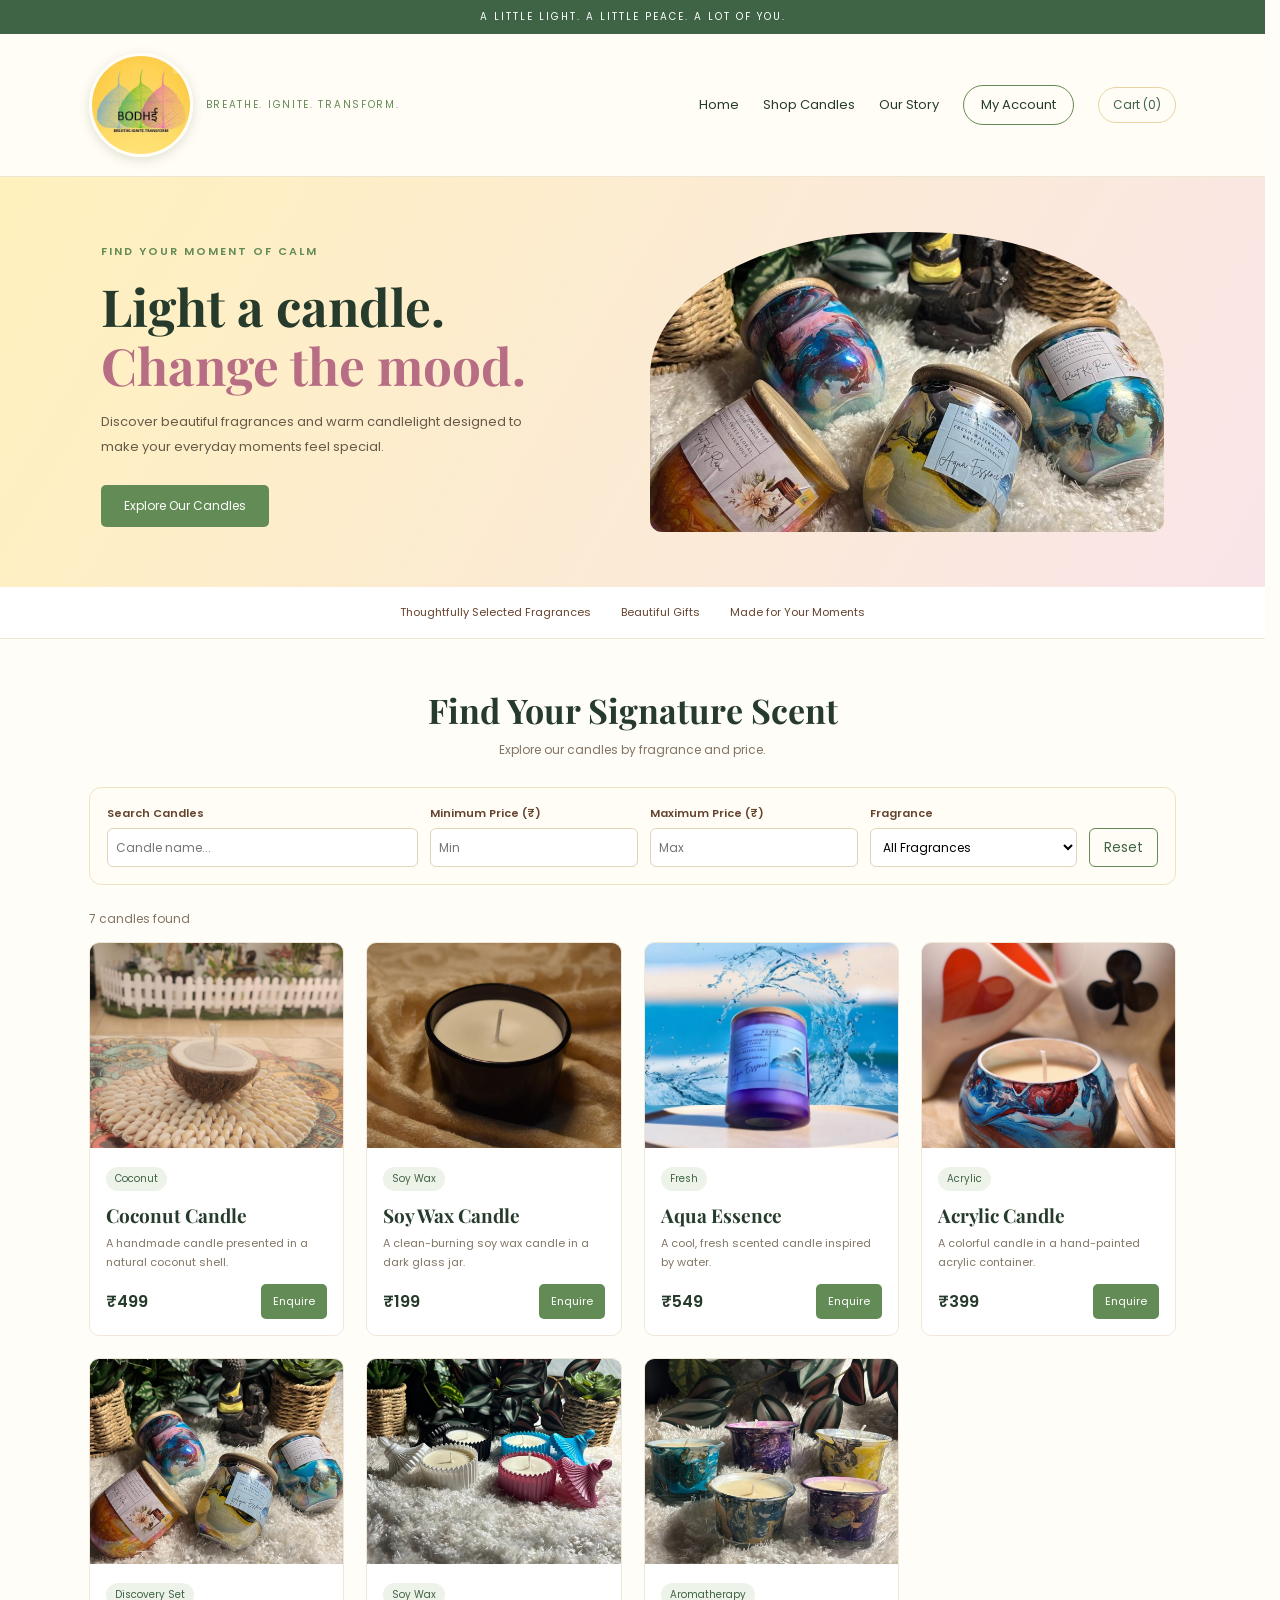
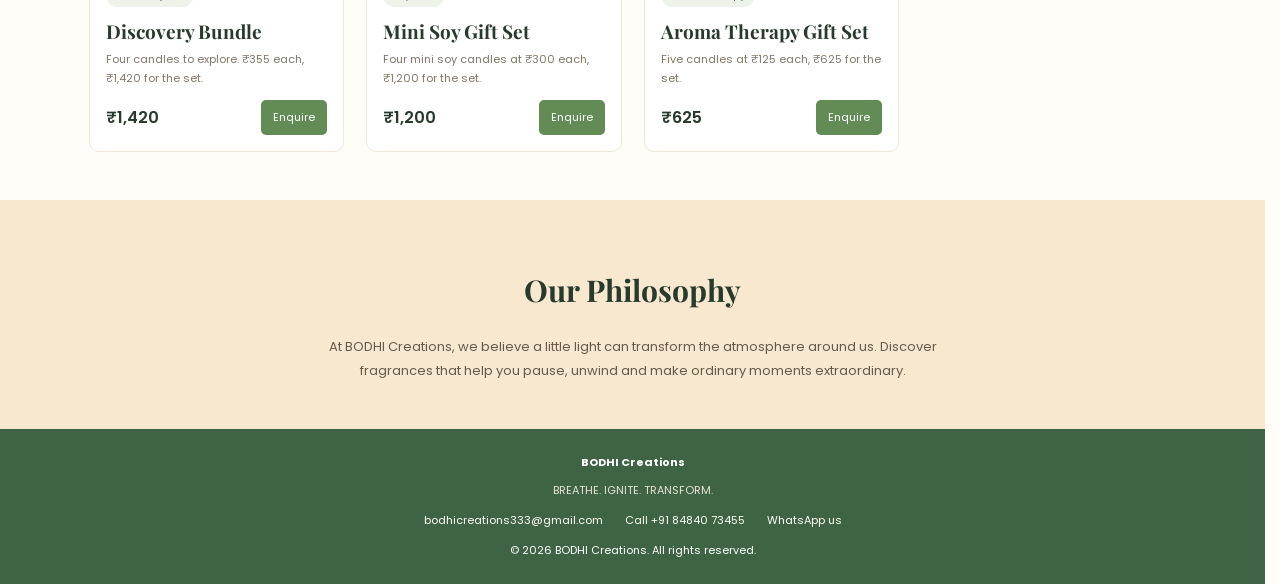
==== index.html @ fb5ff4d8 "Add BODHI Creations storefront" ====
<!DOCTYPE html>
<html lang="en">
<head>
<meta charset="UTF-8">
<meta name="viewport" content="width=device-width, initial-scale=1.0">
<title>BODHI Creations | Breathe. Ignite. Transform.</title>

<link rel="preconnect" href="https://fonts.googleapis.com">
<link rel="preconnect" href="https://fonts.gstatic.com" crossorigin>
<link href="https://fonts.googleapis.com/css2?family=Poppins:wght@400;500;600;700&family=Playfair+Display:wght@500;600;700&display=swap" rel="stylesheet">

<link rel="stylesheet" href="styles.css">
</head>

<body class="storefront">

<div class="announcement">
    A LITTLE LIGHT. A LITTLE PEACE. A LOT OF YOU.
</div>

<header>
    <a href="index.html" class="brand">
        <img class="brand-logo" src="media/bodhi-logo.jpeg" alt="BODHI Creations">
        <p>BREATHE. IGNITE. TRANSFORM.</p>
    </a>

    <nav>
        <a href="#home">Home</a>
        <a href="#shop">Shop Candles</a>
        <a href="#about">Our Story</a>
        <a href="login.html" class="account-link">My Account</a>
        <button class="cart-count" id="cartCount" type="button" aria-haspopup="dialog">Cart (0)</button>
    </nav>
</header>

<main>
    <section class="hero" id="home">
        <div>
            <span class="eyebrow">FIND YOUR MOMENT OF CALM</span>
            <h2>Light a candle.<br><span>Change the mood.</span></h2>
            <p>
                Discover beautiful fragrances and warm candlelight
                designed to make your everyday moments feel special.
            </p>
            <a href="#shop" class="primary-button">Explore Our Candles</a>
        </div>

        <div class="hero-image">
            <img src="media/discovery-bundle.png" alt="BODHI candle collection arranged among greenery">
        </div>
    </section>

    <section class="benefits">
        <span>Thoughtfully Selected Fragrances</span>
        <span>Beautiful Gifts</span>
        <span>Made for Your Moments</span>
    </section>

    <section class="shop" id="shop">
        <div class="section-title">
            <h2>Find Your Signature Scent</h2>
            <p>Explore our candles by fragrance and price.</p>
        </div>

        <div class="filters">
            <div class="filter-group">
                <label for="search">Search Candles</label>
                <input type="search" id="search" placeholder="Candle name...">
            </div>

            <div class="filter-group">
                <label for="minPrice">Minimum Price (₹)</label>
                <input type="number" id="minPrice" min="0" placeholder="Min">
            </div>

            <div class="filter-group">
                <label for="maxPrice">Maximum Price (₹)</label>
                <input type="number" id="maxPrice" min="0" placeholder="Max">
            </div>

            <div class="filter-group">
                <label for="fragrance">Fragrance</label>
                <select id="fragrance">
                    <option value="">All Fragrances</option>
                    <option value="Floral">Floral</option>
                    <option value="Vanilla">Vanilla</option>
                    <option value="Coconut">Coconut</option>
                    <option value="Woody">Woody</option>
                    <option value="Citrus">Citrus</option>
                    <option value="Fresh">Fresh</option>
                    <option value="Fruity">Fruity</option>
                    <option value="Other">Other</option>
                </select>
            </div>

            <button type="button" class="reset-button" id="resetFilters">
                Reset
            </button>
        </div>

        <div class="results" id="resultCount" aria-live="polite"></div>

        <div class="product-grid" id="productGrid">

            <article class="product-card"
                     data-price="499" data-fragrance="Coconut">
                <div class="product-image">
                    <img src="media/coconut-candle.png" alt="Coconut candle in a natural coconut shell">
                </div>
                <div class="product-info">
                    <span class="fragrance-tag">Coconut</span>
                    <h3>Coconut Candle</h3>
                    <p>A handmade candle presented in a natural coconut shell.</p>
                    <div class="product-bottom">
                        <span class="price">₹499</span>
                        <button class="enquire-button" type="button"
                                data-product="Coconut Candle">Enquire</button>
                    </div>
                </div>
            </article>

            <article class="product-card"
                     data-price="199" data-fragrance="Other">
                <div class="product-image">
                    <img src="media/soy-wax-candle.png" alt="Soy wax candle in a dark glass jar">
                </div>
                <div class="product-info">
                    <span class="fragrance-tag">Soy Wax</span>
                    <h3>Soy Wax Candle</h3>
                    <p>A clean-burning soy wax candle in a dark glass jar.</p>
                    <div class="product-bottom">
                        <span class="price">₹199</span>
                        <button class="enquire-button" type="button"
                                data-product="Soy Wax Candle">Enquire</button>
                    </div>
                </div>
            </article>

            <article class="product-card"
                     data-price="549" data-fragrance="Fresh">
                <div class="product-image">
                    <img src="media/aqua-essence.png" alt="Purple Aqua Essence candle with a water splash backdrop">
                </div>
                <div class="product-info">
                    <span class="fragrance-tag">Fresh</span>
                    <h3>Aqua Essence</h3>
                    <p>A cool, fresh scented candle inspired by water.</p>
                    <div class="product-bottom">
                        <span class="price">₹549</span>
                        <button class="enquire-button" type="button"
                                data-product="Aqua Essence">Enquire</button>
                    </div>
                </div>
            </article>

            <article class="product-card"
                     data-price="399" data-fragrance="Other">
                <div class="product-image">
                    <img src="media/acrylic-candle.png" alt="Colorful acrylic candle in a marbled glass container">
                </div>
                <div class="product-info">
                    <span class="fragrance-tag">Acrylic</span>
                    <h3>Acrylic Candle</h3>
                    <p>A colorful candle in a hand-painted acrylic container.</p>
                    <div class="product-bottom">
                        <span class="price">₹399</span>
                        <button class="enquire-button" type="button"
                                data-product="Acrylic Candle">Enquire</button>
                    </div>
                </div>
            </article>

            <article class="product-card"
                     data-price="1420" data-fragrance="Other">
                <div class="product-image">
                    <img src="media/discovery-bundle.png" alt="Four candle discovery bundle">
                </div>
                <div class="product-info">
                    <span class="fragrance-tag">Discovery Set</span>
                    <h3>Discovery Bundle</h3>
                    <p>Four candles to explore. ₹355 each, ₹1,420 for the set.</p>
                    <div class="product-bottom">
                        <span class="price">₹1,420</span>
                        <button class="enquire-button" type="button"
                                data-product="Discovery Bundle">Enquire</button>
                    </div>
                </div>
            </article>

            <article class="product-card"
                     data-price="1200" data-fragrance="Other">
                <div class="product-image">
                    <img src="media/mini-soy-gift-set.png" alt="Four colorful mini soy candles in decorative holders">
                </div>
                <div class="product-info">
                    <span class="fragrance-tag">Soy Wax</span>
                    <h3>Mini Soy Gift Set</h3>
                    <p>Four mini soy candles at ₹300 each, ₹1,200 for the set.</p>
                    <div class="product-bottom">
                        <span class="price">₹1,200</span>
                        <button class="enquire-button" type="button"
                                data-product="Mini Soy Gift Set">Enquire</button>
                    </div>
                </div>
            </article>

            <article class="product-card"
                     data-price="625" data-fragrance="Other">
                <div class="product-image">
                    <img src="media/aroma-therapy-gift-set.png" alt="Five colorful aromatherapy candles in decorative jars">
                </div>
                <div class="product-info">
                    <span class="fragrance-tag">Aromatherapy</span>
                    <h3>Aroma Therapy Gift Set</h3>
                    <p>Five candles at ₹125 each, ₹625 for the set.</p>
                    <div class="product-bottom">
                        <span class="price">₹625</span>
                        <button class="enquire-button" type="button"
                                data-product="Aroma Therapy Gift Set">Enquire</button>
                    </div>
                </div>
            </article>

        </div>
    </section>

    <section class="about" id="about">
        <h2>Our Philosophy</h2>
        <p>
            At BODHI Creations, we believe a little light can transform
            the atmosphere around us. Discover fragrances that help you
            pause, unwind and make ordinary moments extraordinary.
        </p>
    </section>
</main>

<footer>
    <strong>BODHI Creations</strong>
    <p>BREATHE. IGNITE. TRANSFORM.</p>
    <div class="footer-contact" aria-label="Contact BODHI Creations">
        <a href="mailto:bodhicreations333@gmail.com">bodhicreations333@gmail.com</a>
        <a href="tel:+918484073455">Call +91 84840 73455</a>
        <a href="https://wa.me/918484073455" target="_blank" rel="noopener">WhatsApp us</a>
    </div>
    © 2026 BODHI Creations. All rights reserved.
</footer>

<div class="modal-backdrop" id="enquiryModal" hidden>
    <section class="enquiry-dialog" role="dialog" aria-modal="true" aria-labelledby="modalTitle">
        <button class="modal-close" id="closeModal" type="button" aria-label="Close popup">&times;</button>
        <span class="eyebrow">A LITTLE LIGHT, JUST FOR YOU</span>
        <h2 id="modalTitle">Enquire about this candle</h2>
        <p class="modal-product" id="modalProduct"></p>
        <div class="contact-actions">
            <a class="contact-button email-button" id="emailAction" href="mailto:bodhicreations333@gmail.com">
                <svg viewBox="0 0 24 24" aria-hidden="true"><rect x="3" y="5" width="18" height="14" rx="2"></rect><path d="m4 7 8 6 8-6"></path></svg>
                <span>Email us</span>
            </a>
            <a class="contact-button phone-button" id="phoneAction" href="tel:+918484073455">
                <svg viewBox="0 0 24 24" aria-hidden="true"><path d="M7 3h3l2 5-2 2a15 15 0 0 0 4 4l2-2 5 2v3c0 1.1-.9 2-2 2C10 19 5 14 5 5c0-1.1.9-2 2-2Z"></path></svg>
                <span>Call +91 84840 73455</span>
            </a>
            <a class="contact-button whatsapp-button" id="whatsappAction" href="https://wa.me/918484073455" target="_blank" rel="noopener">
                <svg viewBox="0 0 24 24" aria-hidden="true"><path d="M20.5 11.7a8.5 8.5 0 0 1-12.6 7.4L4 20l.9-3.7a8.5 8.5 0 1 1 15.6-4.6Z"></path><path d="M9 8.5c.3-.5.6-.5.9-.5l.6.1.9 2.1-.8.9a7 7 0 0 0 2.9 2.9l.9-.8 2.1.9.1.6c0 .3 0 .6-.5.9-.6.4-1.4.5-2.3.2-2.1-.7-4.4-3-5.1-5.1-.3-.9-.2-1.7.3-2.2Z"></path></svg>
                <span>Talk on WhatsApp</span>
            </a>
        </div>
        <button class="add-cart-button" id="addToCart" type="button">Add to Cart</button>
        <p class="cart-confirmation" id="cartConfirmation" aria-live="polite"></p>
    </section>
</div>

<div class="modal-backdrop cart-backdrop" id="cartModal" hidden>
    <section class="cart-dialog" role="dialog" aria-modal="true" aria-labelledby="cartTitle">
        <button class="modal-close" id="closeCart" type="button" aria-label="Close cart">&times;</button>
        <span class="eyebrow">YOUR BODHI PICKS</span>
        <h2 id="cartTitle">Your Cart</h2>
        <p class="cart-empty" id="cartEmpty">Your cart is waiting for a little light.</p>
        <div class="cart-items" id="cartItems"></div>
        <div class="cart-total"><span>Subtotal</span><strong id="cartSubtotal">₹0</strong></div>
        <p class="cart-note">Shipping and final order details can be confirmed with us.</p>
        <button class="checkout-button" id="whatsappCheckout" type="button" disabled>Order on WhatsApp</button>
    </section>
</div>

<script>
const cards = Array.from(document.querySelectorAll(".product-card"));
const search = document.getElementById("search");
const minPrice = document.getElementById("minPrice");
const maxPrice = document.getElementById("maxPrice");
const fragrance = document.getElementById("fragrance");
const resultCount = document.getElementById("resultCount");
const productGrid = document.getElementById("productGrid");
const enquiryModal = document.getElementById("enquiryModal");
const cartModal = document.getElementById("cartModal");
const modalProduct = document.getElementById("modalProduct");
const cartCount = document.getElementById("cartCount");
const cartItemsContainer = document.getElementById("cartItems");
const cartEmpty = document.getElementById("cartEmpty");
const cartSubtotal = document.getElementById("cartSubtotal");
const whatsappCheckout = document.getElementById("whatsappCheckout");
const cartConfirmation = document.getElementById("cartConfirmation");
const addToCartButton = document.getElementById("addToCart");
const whatsappNumber = "918484073455";
function loadCart() {
    try {
        const savedCart = JSON.parse(localStorage.getItem("bodhiCart") || "[]");
        return Array.isArray(savedCart) ? savedCart.filter(item =>
            item && typeof item.name === "string" && Number.isFinite(item.price) &&
            Number.isInteger(item.quantity) && item.quantity > 0
        ) : [];
    } catch {
        return [];
    }
}

let cartItems = loadCart();
let selectedProduct = null;

function saveCart() {
    try {
        localStorage.setItem("bodhiCart", JSON.stringify(cartItems));
    } catch {
        return;
    }
}

function formatPrice(amount) {
    return "₹" + amount.toLocaleString("en-IN");
}

function renderCart() {
    cartItemsContainer.replaceChildren();
    let itemCount = 0;
    let subtotal = 0;

    cartItems.forEach((item, index) => {
        itemCount += item.quantity;
        subtotal += item.price * item.quantity;

        const row = document.createElement("article");
        row.className = "cart-row";
        const details = document.createElement("div");
        details.className = "cart-item-details";
        const name = document.createElement("strong");
        name.textContent = item.name;
        const price = document.createElement("span");
        price.textContent = formatPrice(item.price) + " each";
        details.append(name, price);

        const controls = document.createElement("div");
        controls.className = "cart-item-controls";
        const minus = document.createElement("button");
        minus.type = "button";
        minus.dataset.cartAction = "decrease";
        minus.dataset.cartIndex = index;
        minus.setAttribute("aria-label", "Remove one " + item.name);
        minus.textContent = "−";
        const quantity = document.createElement("span");
        quantity.textContent = item.quantity;
        const plus = document.createElement("button");
        plus.type = "button";
        plus.dataset.cartAction = "increase";
        plus.dataset.cartIndex = index;
        plus.setAttribute("aria-label", "Add one " + item.name);
        plus.textContent = "+";
        const remove = document.createElement("button");
        remove.type = "button";
        remove.className = "remove-cart-item";
        remove.dataset.cartAction = "remove";
        remove.dataset.cartIndex = index;
        remove.textContent = "Remove";
        controls.append(minus, quantity, plus, remove);
        row.append(details, controls);
        cartItemsContainer.append(row);
    });

    cartCount.textContent = "Cart (" + itemCount + ")";
    cartSubtotal.textContent = formatPrice(subtotal);
    cartEmpty.hidden = cartItems.length > 0;
    whatsappCheckout.disabled = cartItems.length === 0;
    saveCart();
}

renderCart();

function closeEnquiryModal() {
    enquiryModal.hidden = true;
    if (cartModal.hidden) document.body.classList.remove("modal-open");
    selectedProduct?.focus();
}

function closeCartModal() {
    cartModal.hidden = true;
    if (enquiryModal.hidden) document.body.classList.remove("modal-open");
    cartCount.focus();
}

const emptyState = document.createElement("p");
emptyState.className = "empty-state";
emptyState.textContent = "No candles match your filters. Try changing your search.";
emptyState.hidden = true;
productGrid.appendChild(emptyState);

function filterProducts() {
    const query = search.value.trim().toLowerCase();
    const min = minPrice.value === "" ? 0 : Number(minPrice.value);
    const max = maxPrice.value === "" ? Infinity : Number(maxPrice.value);
    const scent = fragrance.value;

    let visible = 0;

    cards.forEach(card => {
        const name = card.querySelector("h3").textContent.toLowerCase();
        const description = card.querySelector(".product-info p").textContent.toLowerCase();
        const price = Number(card.dataset.price);
        const cardScent = card.dataset.fragrance;

        const matchesSearch = name.includes(query) || description.includes(query);
        const matchesPrice = price >= min && price <= max;
        const matchesScent = !scent || cardScent === scent;

        const show = matchesSearch && matchesPrice && matchesScent;

        card.hidden = !show;
        if (show) visible++;
    });

    resultCount.textContent =
        visible + (visible === 1 ? " candle found" : " candles found");

    emptyState.hidden = visible !== 0;
}

[search, minPrice, maxPrice, fragrance].forEach(element => {
    element.addEventListener("input", filterProducts);
    element.addEventListener("change", filterProducts);
});

document.getElementById("resetFilters").addEventListener("click", () => {
    search.value = "";
    minPrice.value = "";
    maxPrice.value = "";
    fragrance.value = "";
    filterProducts();
});

document.querySelectorAll(".enquire-button").forEach(button => {
    button.addEventListener("click", () => {
        selectedProduct = button;
        const card = button.closest(".product-card");
        const price = Number(card.dataset.price).toLocaleString("en-IN");
        modalProduct.textContent = button.dataset.product + " · ₹" + price;
        cartConfirmation.textContent = "";
        addToCartButton.textContent = "Add to Cart";
        enquiryModal.hidden = false;
        document.body.classList.add("modal-open");
        document.getElementById("closeModal").focus();
    });
});

document.getElementById("closeModal").addEventListener("click", closeEnquiryModal);
cartCount.addEventListener("click", () => {
    renderCart();
    cartModal.hidden = false;
    document.body.classList.add("modal-open");
    document.getElementById("closeCart").focus();
});
document.getElementById("closeCart").addEventListener("click", closeCartModal);
enquiryModal.addEventListener("click", event => {
    if (event.target === enquiryModal) closeEnquiryModal();
});
cartModal.addEventListener("click", event => {
    if (event.target === cartModal) closeCartModal();
});
cartItemsContainer.addEventListener("click", event => {
    const actionButton = event.target.closest("button[data-cart-action]");
    if (!actionButton) return;
    const itemIndex = Number(actionButton.dataset.cartIndex);
    const action = actionButton.dataset.cartAction;
    if (action === "increase") cartItems[itemIndex].quantity++;
    if (action === "decrease") cartItems[itemIndex].quantity--;
    if (action === "remove" || cartItems[itemIndex]?.quantity === 0) {
        cartItems.splice(itemIndex, 1);
    }
    renderCart();
});
whatsappCheckout.addEventListener("click", () => {
    if (cartItems.length === 0) return;
    const orderLines = cartItems.map(item =>
        item.name + " × " + item.quantity + " — " + formatPrice(item.price * item.quantity)
    );
    const subtotal = cartItems.reduce((total, item) => total + item.price * item.quantity, 0);
    const message = "Hello BODHI Creations! I would like to order:\n" +
        orderLines.join("\n") + "\nSubtotal: " + formatPrice(subtotal);
    window.open("https://wa.me/" + whatsappNumber + "?text=" + encodeURIComponent(message), "_blank", "noopener");
});
document.addEventListener("keydown", event => {
    if (event.key !== "Escape") return;
    if (!enquiryModal.hidden) closeEnquiryModal();
    if (!cartModal.hidden) closeCartModal();
});
addToCartButton.addEventListener("click", () => {
    if (!selectedProduct) return;
    const card = selectedProduct.closest(".product-card");
    const existingItem = cartItems.find(item => item.name === selectedProduct.dataset.product);
    if (existingItem) {
        existingItem.quantity++;
    } else {
        cartItems.push({
            name: selectedProduct.dataset.product,
            price: Number(card.dataset.price),
            quantity: 1
        });
    }
    renderCart();
    addToCartButton.textContent = "Added to Cart ✓";
    const itemCount = cartItems.reduce((total, item) => total + item.quantity, 0);
    cartConfirmation.textContent = "Added! Your cart has " + itemCount +
        (itemCount === 1 ? " item." : " items.");
});

filterProducts();
</script>

</body>
</html>
---- styles.css ----
:root {
    --gold: #ffda68;
    --gold-light: #fff0b8;
    --green: #638b55;
    --green-dark: #3f6345;
    --pink: #d98eaa;
    --pink-light: #f8e2eb;
    --cream: #fffdf5;
    --brown: #65432f;
    --text: #263b2b;
}

* { box-sizing: border-box; }

html {
    scroll-behavior: smooth;
    scrollbar-gutter: stable;
}

body {
    margin: 0;
    background: #fffdf8;
    color: var(--text);
    font-family: 'Poppins', sans-serif;
}

a {
    color: inherit;
    text-decoration: none;
}

.announcement {
    background: var(--green-dark);
    color: white;
    text-align: center;
    padding: 9px;
    font-size: 10px;
    letter-spacing: 2px;
}

.announcement { animation: slide-down 0.55s ease-out both; }
header { animation: fade-up 0.65s ease-out both; }
.hero > div:first-child { animation: fade-up 0.7s 0.08s ease-out both; }
.hero-image { animation: fade-up 0.75s 0.18s ease-out both; }

header {
    background: var(--cream);
    padding: 19px 7%;
    display: flex;
    align-items: center;
    justify-content: space-between;
    gap: 20px;
    border-bottom: 1px solid #eee5d2;
}

.brand h1 {
    font-family: 'Playfair Display', serif;
    font-size: 29px;
    margin: 0;
}

.brand-logo {
    display: block;
    width: 104px;
    height: 104px;
    max-width: 32vw;
    object-fit: cover;
    object-position: center;
    border: 3px solid #fffdf5;
    border-radius: 50%;
    box-shadow: 0 3px 12px rgba(69, 73, 44, 0.16);
}

.brand {
    display: flex;
    align-items: center;
    gap: 13px;
}

.brand p {
    font-size: 10px;
    letter-spacing: 1.7px;
    color: var(--green);
    margin: 0;
}

.cart-count {
    padding: 8px 14px;
    border: 1px solid #e6d5a3;
    border-radius: 999px;
    background: var(--cream);
    color: var(--green-dark);
    font-family: inherit;
    font-size: 12px;
    white-space: nowrap;
    cursor: pointer;
    transition: background 0.2s ease, transform 0.2s ease;
}

.cart-count:hover { background: var(--gold-light); transform: translateY(-1px); }

nav {
    display: flex;
    align-items: center;
    gap: 24px;
    font-size: 13px;
}

nav a:hover { color: var(--pink); }

.account-link {
    border: 1px solid var(--green);
    border-radius: 30px;
    padding: 9px 17px;
}

.hero {
    display: grid;
    grid-template-columns: 1fr 1fr;
    align-items: center;
    gap: 35px;
    padding: 55px 8%;
    background: linear-gradient(120deg, #fff1bd, #f9e5e9);
}

.eyebrow {
    color: var(--green);
    font-size: 11px;
    font-weight: 600;
    letter-spacing: 2px;
}

.hero h2 {
    font-family: 'Playfair Display', serif;
    font-size: clamp(36px, 4vw, 53px);
    line-height: 1.15;
    margin: 15px 0;
}

.hero h2 span { color: #b76d83; }

.hero p {
    max-width: 440px;
    font-size: 13px;
    line-height: 1.9;
    color: #665a49;
}

.primary-button {
    display: inline-block;
    background: var(--green);
    color: white;
    padding: 12px 23px;
    border-radius: 5px;
    margin-top: 12px;
    font-size: 12px;
}

.primary-button:hover { background: var(--green-dark); }

.hero-image {
    min-height: 280px;
    background: radial-gradient(circle, #fffdf5, #e8c9a9);
    border-radius: 48% 48% 12px 12px;
    display: flex;
    justify-content: center;
    align-items: center;
    overflow: hidden;
}

.hero-image img {
    width: 100%;
    height: 300px;
    object-fit: cover;
}

.hero-placeholder { font-size: 100px; }

.benefits {
    display: flex;
    justify-content: center;
    flex-wrap: wrap;
    gap: 30px;
    padding: 17px;
    background: white;
    border-bottom: 1px solid #eee5d2;
    color: var(--brown);
    font-size: 11px;
}

.shop { padding: 48px 7%; }

.section-title { text-align: center; }

.section-title h2 {
    font-family: 'Playfair Display', serif;
    font-size: 34px;
    margin: 0 0 8px;
}

.section-title p {
    font-size: 12px;
    color: #827564;
    margin: 0 0 28px;
}

.filters {
    display: grid;
    grid-template-columns: 1.5fr 1fr 1fr 1fr auto;
    align-items: end;
    gap: 12px;
    max-width: 1150px;
    margin: 0 auto 25px;
    padding: 17px;
    background: var(--cream);
    border: 1px solid #eee2c5;
    border-radius: 12px;
}

.filter-group label {
    display: block;
    font-size: 11px;
    font-weight: 600;
    color: var(--brown);
    margin-bottom: 6px;
}

.filter-group input,
.filter-group select {
    width: 100%;
    height: 39px;
    padding: 8px;
    border: 1px solid #e0d5b9;
    border-radius: 6px;
    background: white;
    font-family: inherit;
    font-size: 12px;
}

.reset-button {
    height: 39px;
    padding: 0 14px;
    background: transparent;
    border: 1px solid var(--green);
    border-radius: 6px;
    color: var(--green-dark);
    cursor: pointer;
    font-family: inherit;
}

.reset-button:hover {
    background: var(--green);
    color: white;
}

.results {
    max-width: 1150px;
    margin: 0 auto 14px;
    font-size: 12px;
    color: #827564;
}

.product-grid {
    display: grid;
    grid-template-columns: repeat(4, minmax(0, 1fr));
    gap: 22px;
}

.product-card {
    min-width: 0;
    overflow: hidden;
    background: white;
    border: 1px solid #eee7da;
    border-radius: 10px;
    animation: fade-up 0.55s ease-out both;
    transition: transform .25s ease, box-shadow .25s ease;
}

.product-card:nth-child(2) { animation-delay: 0.06s; }
.product-card:nth-child(3) { animation-delay: 0.12s; }
.product-card:nth-child(4) { animation-delay: 0.18s; }
.product-card:nth-child(5) { animation-delay: 0.24s; }
.product-card:nth-child(6) { animation-delay: 0.30s; }
.product-card:nth-child(7) { animation-delay: 0.36s; }

.product-card:hover {
    transform: translateY(-3px);
    box-shadow: 0 8px 22px #3d4a3215;
}

.product-card[hidden] { display: none; }

.product-image {
    height: 205px;
    background: linear-gradient(135deg, #f8ebd3, #f5dce4);
    display: flex;
    align-items: center;
    justify-content: center;
    overflow: hidden;
}

.product-image img {
    width: 100%;
    height: 100%;
    object-fit: cover;
}

.candle-placeholder { font-size: 65px; }

.product-info { padding: 16px; }

.fragrance-tag {
    display: inline-block;
    padding: 4px 9px;
    border-radius: 20px;
    background: #edf3e8;
    color: var(--green-dark);
    font-size: 10px;
}

.product-info h3 {
    font-family: 'Playfair Display', serif;
    font-size: 19px;
    margin: 11px 0 6px;
}

.product-info p {
    font-size: 11px;
    line-height: 1.7;
    color: #827564;
    min-height: 38px;
    margin: 0 0 12px;
}

.product-bottom {
    display: flex;
    justify-content: space-between;
    align-items: center;
    gap: 8px;
}

.price {
    font-size: 16px;
    font-weight: 600;
}

.enquire-button {
    padding: 9px 12px;
    border: none;
    border-radius: 5px;
    background: var(--green);
    color: white;
    font-family: inherit;
    font-size: 11px;
    cursor: pointer;
}

.enquire-button:hover { background: var(--green-dark); }

.modal-open { overflow: hidden; }

.modal-backdrop {
    position: fixed;
    inset: 0;
    z-index: 1000;
    display: grid;
    place-items: center;
    padding: 18px;
    background: rgba(23, 31, 24, 0.68);
    animation: backdrop-in 0.2s ease-out both;
}

.modal-backdrop[hidden] { display: none; }

.enquiry-dialog {
    position: relative;
    width: min(100%, 460px);
    padding: 34px 30px 28px;
    border: 1px solid #eee2c5;
    border-radius: 24px;
    background: var(--cream);
    box-shadow: 0 18px 60px rgba(0, 0, 0, 0.25);
    text-align: center;
    animation: dialog-in 0.28s cubic-bezier(.2, .8, .2, 1) both;
}

.modal-close {
    position: absolute;
    top: 12px;
    right: 15px;
    width: 38px;
    height: 38px;
    border: 0;
    border-radius: 50%;
    background: #f3ecdc;
    color: var(--green-dark);
    font-size: 25px;
    cursor: pointer;
}

.enquiry-dialog h2 {
    margin: 10px 0 8px;
    color: var(--green-dark);
    font-family: 'Playfair Display', serif;
    font-size: 28px;
}

.modal-product {
    margin: 0 0 22px;
    color: var(--brown);
    font-size: 14px;
    font-weight: 600;
}

.contact-actions {
    display: grid;
    grid-template-columns: repeat(3, minmax(0, 1fr));
    gap: 9px;
}

.contact-button {
    display: flex;
    min-height: 48px;
    align-items: center;
    justify-content: center;
    padding: 9px 11px;
    border: 1px solid transparent;
    border-radius: 999px;
    color: white;
    font-size: 11px;
    font-weight: 600;
    line-height: 1.35;
    text-decoration: none;
}

.email-button { background: var(--green-dark); }
.phone-button { background: var(--brown); }
.whatsapp-button { background: #3f8a59; }
.contact-button:hover { filter: brightness(0.92); }

.contact-button svg {
    flex: 0 0 17px;
    width: 17px;
    height: 17px;
    fill: none;
    stroke: currentColor;
    stroke-linecap: round;
    stroke-linejoin: round;
    stroke-width: 1.8;
}

.add-cart-button {
    width: 100%;
    min-height: 48px;
    border: 0;
    border-radius: 999px;
    background: var(--gold);
    color: var(--text);
    font-family: inherit;
    font-size: 13px;
    font-weight: 700;
    cursor: pointer;
}

.add-cart-button:hover { background: #f2ca4f; }

.cart-confirmation {
    min-height: 16px;
    margin: 10px 0 0;
    color: var(--green-dark);
    font-size: 11px;
}

.cart-dialog {
    position: relative;
    width: min(100%, 560px);
    max-height: min(82vh, 680px);
    overflow-y: auto;
    padding: 34px 30px 28px;
    border: 1px solid #eee2c5;
    border-radius: 24px;
    background: var(--cream);
    box-shadow: 0 18px 60px rgba(0, 0, 0, 0.25);
    animation: dialog-in 0.28s cubic-bezier(.2, .8, .2, 1) both;
}

.cart-dialog h2 {
    margin: 8px 0 18px;
    color: var(--green-dark);
    font-family: 'Playfair Display', serif;
    font-size: 30px;
}

.cart-empty {
    padding: 20px 0;
    color: #827564;
    font-size: 13px;
}

.cart-items { display: grid; gap: 10px; }

.cart-row {
    display: flex;
    align-items: center;
    justify-content: space-between;
    gap: 14px;
    padding: 13px;
    border: 1px solid #eee7da;
    border-radius: 14px;
    background: white;
}

.cart-item-details {
    display: grid;
    gap: 4px;
    color: var(--text);
    font-size: 12px;
}

.cart-item-details span {
    color: #827564;
    font-size: 11px;
}

.cart-item-controls {
    display: flex;
    align-items: center;
    gap: 8px;
    color: var(--text);
    font-size: 12px;
}

.cart-item-controls button:not(.remove-cart-item) {
    width: 30px;
    height: 30px;
    border: 1px solid #e6d5a3;
    border-radius: 50%;
    background: var(--cream);
    color: var(--green-dark);
    font: inherit;
    font-size: 17px;
    cursor: pointer;
}

.remove-cart-item {
    padding: 5px 8px;
    border: 0;
    background: transparent;
    color: #a34d62;
    font: inherit;
    font-size: 10px;
    cursor: pointer;
}

.cart-total {
    display: flex;
    justify-content: space-between;
    margin-top: 18px;
    padding-top: 15px;
    border-top: 1px solid #e6d5a3;
    color: var(--text);
    font-size: 14px;
}

.cart-note {
    margin: 9px 0 0;
    color: #827564;
    font-size: 10px;
    line-height: 1.6;
}

.checkout-button {
    width: 100%;
    min-height: 48px;
    margin-top: 16px;
    border: 0;
    border-radius: 999px;
    background: #3f8a59;
    color: white;
    font-family: inherit;
    font-size: 13px;
    font-weight: 600;
    cursor: pointer;
    transition: filter 0.2s ease, transform 0.2s ease;
}

.checkout-button:hover:not(:disabled) { filter: brightness(0.92); transform: translateY(-1px); }
.checkout-button:disabled { opacity: 0.5; cursor: not-allowed; }

@keyframes fade-up {
    from { opacity: 0; transform: translateY(14px); }
    to { opacity: 1; transform: translateY(0); }
}

@keyframes slide-down {
    from { opacity: 0; transform: translateY(-10px); }
    to { opacity: 1; transform: translateY(0); }
}

@keyframes backdrop-in {
    from { opacity: 0; }
    to { opacity: 1; }
}

@keyframes dialog-in {
    from { opacity: 0; transform: translateY(10px) scale(.98); }
    to { opacity: 1; transform: translateY(0) scale(1); }
}

.empty-state {
    grid-column: 1 / -1;
    text-align: center;
    padding: 35px 10px;
    color: #827564;
    font-size: 13px;
}

.about {
    text-align: center;
    padding: 45px 8%;
    background: #f8e8d0;
}

.about h2 {
    font-family: 'Playfair Display', serif;
    font-size: 30px;
}

.about p {
    max-width: 650px;
    margin: auto;
    font-size: 13px;
    line-height: 1.9;
    color: #665a49;
}

footer {
    padding: 25px 15px;
    text-align: center;
    background: var(--green-dark);
    color: white;
    font-size: 11px;
}

footer p { color: #e7e4d8; }

@media (max-width: 1000px) {
    .product-grid { grid-template-columns: repeat(2, minmax(0, 1fr)); }
    .filters { grid-template-columns: repeat(2, minmax(0, 1fr)); }
}

@media (max-width: 600px) {
    header {
        flex-direction: column;
        padding: 18px;
        gap: 14px;
    }

    nav {
        justify-content: center;
        flex-wrap: wrap;
        gap: 14px;
    }

    .hero {
        grid-template-columns: 1fr;
        padding: 35px 22px;
    }

    .hero-image { min-height: 200px; }
    .hero-image img { height: 220px; }

    .shop { padding: 35px 15px; }
    .filters { grid-template-columns: 1fr 1fr; gap: 10px; }
    .product-grid { gap: 12px; }
    .product-image { height: 155px; }
    .product-info { padding: 12px; }
    .product-info h3 { font-size: 16px; }
    .product-bottom { align-items: flex-start; flex-direction: column; }
    .enquire-button { width: 100%; }
}

@media (max-width: 440px) {
    .contact-actions { grid-template-columns: 1fr; }
    .enquiry-dialog { padding: 32px 22px 22px; }
    .cart-dialog { padding: 32px 20px 22px; }
    .cart-row { align-items: flex-start; flex-direction: column; }
    .cart-item-controls { width: 100%; justify-content: flex-start; }
}

@media (prefers-reduced-motion: reduce) {
    *, *::before, *::after {
        animation-duration: 0.01ms !important;
        animation-iteration-count: 1 !important;
        scroll-behavior: auto !important;
        transition-duration: 0.01ms !important;
    }
}

@media (max-width: 360px) {
    .product-grid { grid-template-columns: 1fr; }
}

body.login-page * {
    box-sizing: border-box;
}
body.login-page {
    min-height: 100vh;
    margin: 0;
    padding: 20px;
    display: flex;
    flex-direction: column;
    align-items: center;
    justify-content: center;
    background: linear-gradient(135deg, #ffda68, #fff0b8, #f8e2eb);
    font-family: 'Poppins', sans-serif;
    color: #263b2b;
}
body.login-page header {
    text-align: center;
    margin-bottom: 20px;
}
body.login-page h1 {
    font-family: 'Playfair Display', serif;
    font-size: 32px;
    margin: 0 0 4px;
}
body.login-page .tagline {
    color: #3f6345;
    font-size: 11px;
    font-weight: 600;
    letter-spacing: 1.5px;
    margin: 0;
}
body.login-page .account-form {
    width: 100%;
    max-width: 360px;
    padding: 26px;
    background: #fff;
    border: 1px solid #f7dce7;
    border-radius: 18px;
    box-shadow: 0 6px 22px rgba(69, 73, 44, 0.12);
}
body.login-page h2 {
    font-family: 'Playfair Display', serif;
    font-size: 26px;
    color: #3f6345;
    text-align: center;
    margin: 0 0 5px;
}
body.login-page .subtitle {
    font-size: 12px;
    color: #77705e;
    text-align: center;
    margin: 0 0 22px;
}
body.login-page label {
    display: block;
    color: #65432f;
    font-size: 12px;
    font-weight: 600;
    margin-bottom: 5px;
}
body.login-page input {
    display: block;
    width: 100%;
    height: 40px;
    padding: 9px 11px;
    margin-bottom: 17px;
    border: 1px solid #e6d5a3;
    border-radius: 8px;
    background: #fffdf5;
    font-family: 'Poppins', sans-serif;
    font-size: 12px;
}
body.login-page input:focus {
    outline: 2px solid rgba(99, 139, 85, 0.15);
    border-color: #638b55;
}
body.login-page .forgot {
    display: block;
    text-align: right;
    color: #b64f7b;
    font-size: 11px;
    text-decoration: none;
    margin: -7px 0 16px;
}
body.login-page .submit-button {
    width: 100%;
    padding: 12px;
    border: none;
    border-radius: 8px;
    background: #638b55;
    color: white;
    font-family: 'Poppins', sans-serif;
    font-size: 13px;
    font-weight: 600;
    cursor: pointer;
}
body.login-page .submit-button:hover {
    background: #3f6345;
}
body.login-page .switch {
    text-align: center;
    font-size: 11px;
    margin: 17px 0 0;
}
body.login-page a {
    color: #b64f7b;
    font-weight: 600;
    text-decoration: none;
}
body.login-page a:hover {
    text-decoration: underline;
}
body.login-page footer {
    text-align: center;
    color: #596746;
    font-size: 11px;
    margin-top: 18px;
}
@media (max-width: 420px) {
    body.login-page h1 {
        font-size: 28px;
    }
    body.login-page .account-form {
        padding: 22px 20px;
    }
}

    body.login-page .login-brand {
        color: inherit;
    }

    body.login-page .login-logo {
        display: block;
        width: 148px;
        height: 148px;
        max-width: 70vw;
        object-fit: cover;
        object-position: center;
        border: 4px solid #fffdf5;
        border-radius: 50%;
        box-shadow: 0 5px 18px rgba(69, 73, 44, 0.16);
        margin: 0 auto;
    }

body.storefront .footer-contact,
body.login-page .footer-contact {
    display: flex;
    justify-content: center;
    flex-wrap: wrap;
    gap: 9px 22px;
    margin: 13px 0;
}

body.storefront .footer-contact a {
    color: #fffdf5;
    text-decoration: none;
}

body.login-page .footer-contact a {
    color: var(--green-dark);
    text-decoration: none;
}

body.storefront .footer-contact a:hover,
body.login-page .footer-contact a:hover {
    text-decoration: underline;
}

body.login-page {
    gap: 14px;
    padding: 34px 20px;
    background:
        radial-gradient(circle at 14% 18%, rgba(255, 218, 104, 0.36), transparent 28%),
        radial-gradient(circle at 86% 78%, rgba(217, 142, 170, 0.22), transparent 30%),
        linear-gradient(135deg, #fffdf5, #fff0ce 52%, #f8e8ed);
}

body.login-page .login-header {
    margin: 0;
}

body.login-page .login-logo {
    width: 124px;
    height: 124px;
    border-width: 3px;
}

body.login-page .tagline {
    margin-top: 10px;
    color: var(--green-dark);
    font-size: 10px;
    letter-spacing: 2px;
}

body.login-page .login-main {
    display: grid;
    justify-items: center;
    gap: 14px;
    width: min(100%, 430px);
}

body.login-page .account-form {
    max-width: none;
    padding: 34px 32px 28px;
    border: 1px solid rgba(230, 213, 163, 0.8);
    border-radius: 24px;
    background: rgba(255, 253, 245, 0.96);
    box-shadow: 0 18px 48px rgba(69, 73, 44, 0.14);
    animation: fade-up 0.65s 0.08s ease-out both;
}

body.login-page .login-kicker {
    display: block;
    margin-bottom: 10px;
    color: var(--green);
    font-size: 10px;
    font-weight: 600;
    letter-spacing: 2px;
    text-align: center;
}

body.login-page .account-form h2 {
    margin-bottom: 8px;
    font-size: 32px;
}

body.login-page .subtitle {
    margin-bottom: 25px;
    font-size: 13px;
    line-height: 1.7;
}

body.login-page label {
    margin-bottom: 7px;
}

body.login-page input {
    height: 48px;
    padding: 11px 13px;
    border-color: #e5d8ba;
    border-radius: 10px;
    transition: border-color 0.2s ease, box-shadow 0.2s ease;
}

body.login-page input:focus {
    outline: none;
    border-color: var(--green);
    box-shadow: 0 0 0 4px rgba(99, 139, 85, 0.13);
}

body.login-page .forgot {
    margin: -6px 0 19px;
    font-weight: 500;
}

body.login-page .submit-button {
    min-height: 48px;
    border-radius: 999px;
    transition: background 0.2s ease, transform 0.2s ease;
}

body.login-page .submit-button:hover {
    background: var(--green-dark);
    transform: translateY(-1px);
}

body.login-page .switch {
    margin-top: 19px;
    color: #77705e;
    font-size: 12px;
}

body.login-page .back-to-shop {
    color: var(--green-dark);
    font-size: 12px;
    font-weight: 500;
    text-decoration: none;
}

body.login-page .back-to-shop:hover { text-decoration: underline; }

body.login-page footer {
    width: min(100%, 560px);
    margin-top: 4px;
    color: #596746;
    font-size: 11px;
    line-height: 1.7;
}

@media (max-width: 420px) {
    body.login-page { padding: 24px 16px; }
    body.login-page .account-form { padding: 29px 22px 24px; }
    body.login-page .account-form h2 { font-size: 29px; }
}
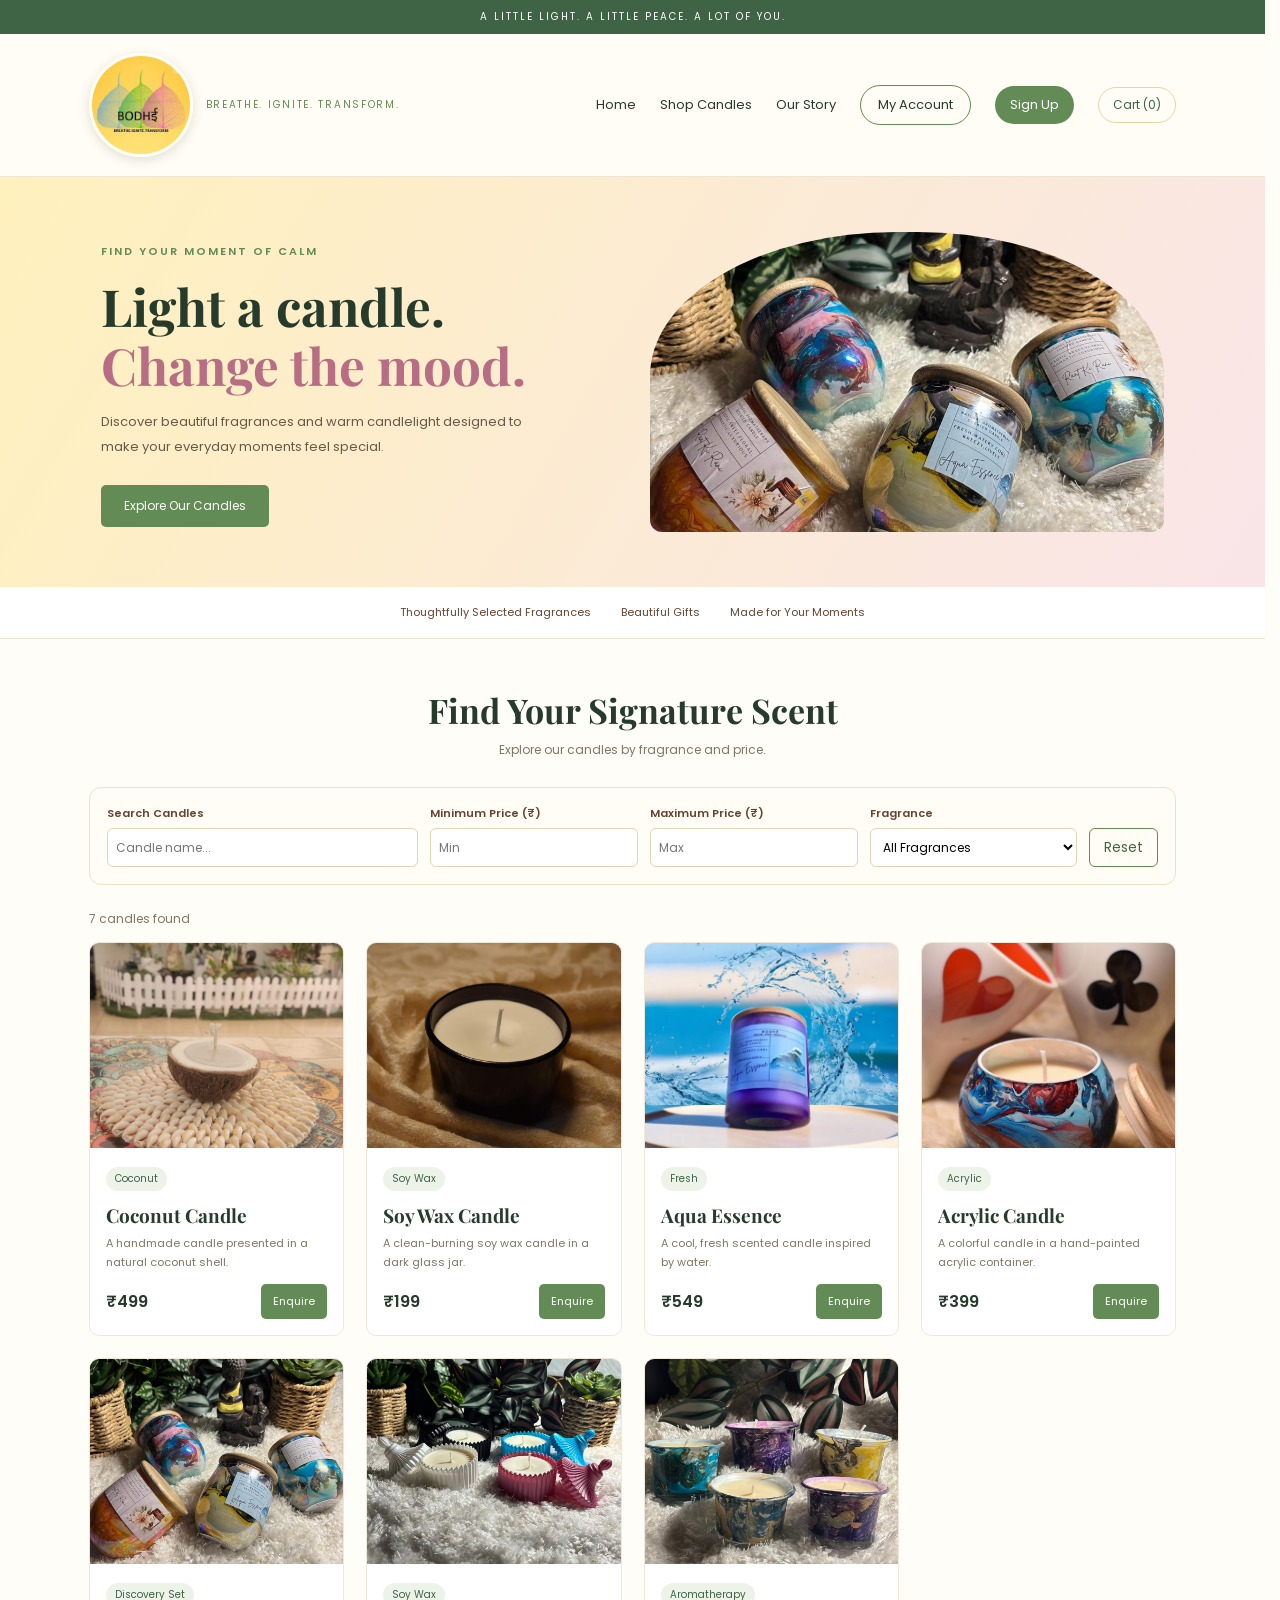
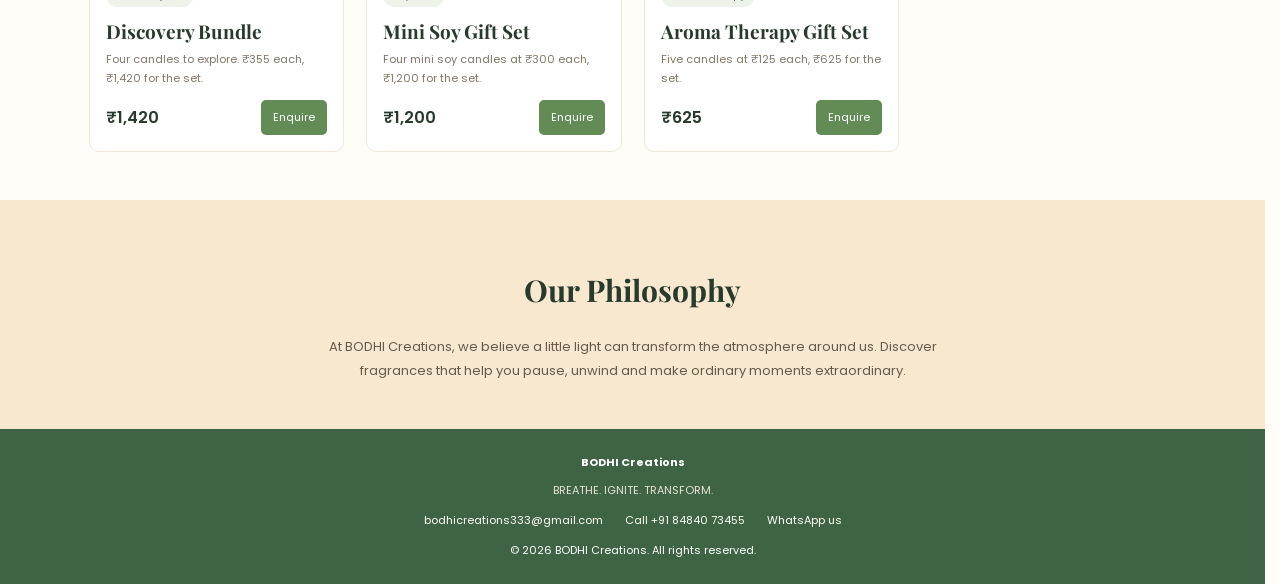
==== commit e4b3524d: "Add signup page and refine account layout" ====
--- a/index.html
+++ b/index.html
@@ -30,6 +30,7 @@
         <a href="#shop">Shop Candles</a>
         <a href="#about">Our Story</a>
         <a href="login.html" class="account-link">My Account</a>
+        <a href="signup.html" class="signup-nav-link">Sign Up</a>
         <button class="cart-count" id="cartCount" type="button" aria-haspopup="dialog">Cart (0)</button>
     </nav>
 </header>
--- a/styles.css
+++ b/styles.css
@@ -113,6 +113,15 @@
     border-radius: 30px;
     padding: 9px 17px;
 }
+
+.signup-nav-link {
+    padding: 9px 15px;
+    border-radius: 30px;
+    background: var(--green);
+    color: white;
+}
+
+.signup-nav-link:hover { background: var(--green-dark); color: white; }
 
 .hero {
     display: grid;
@@ -374,8 +383,10 @@
 
 .enquiry-dialog {
     position: relative;
-    width: min(100%, 460px);
-    padding: 34px 30px 28px;
+    width: min(100%, 430px);
+    max-height: calc(100vh - 36px);
+    overflow-y: auto;
+    padding: 38px 30px 30px;
     border: 1px solid #eee2c5;
     border-radius: 24px;
     background: var(--cream);
@@ -399,14 +410,15 @@
 }
 
 .enquiry-dialog h2 {
-    margin: 10px 0 8px;
+    margin: 8px 20px 10px;
     color: var(--green-dark);
     font-family: 'Playfair Display', serif;
     font-size: 28px;
+    line-height: 1.2;
 }
 
 .modal-product {
-    margin: 0 0 22px;
+    margin: 0 0 20px;
     color: var(--brown);
     font-size: 14px;
     font-weight: 600;
@@ -414,16 +426,18 @@
 
 .contact-actions {
     display: grid;
-    grid-template-columns: repeat(3, minmax(0, 1fr));
-    gap: 9px;
+    grid-template-columns: 1fr;
+    gap: 10px;
+    width: 100%;
 }
 
 .contact-button {
     display: flex;
-    min-height: 48px;
+    min-height: 50px;
     align-items: center;
     justify-content: center;
-    padding: 9px 11px;
+    gap: 9px;
+    padding: 11px 16px;
     border: 1px solid transparent;
     border-radius: 999px;
     color: white;
@@ -452,6 +466,7 @@
 .add-cart-button {
     width: 100%;
     min-height: 48px;
+    margin-top: 20px;
     border: 0;
     border-radius: 999px;
     background: var(--gold);
@@ -465,7 +480,6 @@
 .add-cart-button:hover { background: #f2ca4f; }
 
 .cart-confirmation {
-    min-height: 16px;
     margin: 10px 0 0;
     color: var(--green-dark);
     font-size: 11px;
@@ -681,8 +695,7 @@
 }
 
 @media (max-width: 440px) {
-    .contact-actions { grid-template-columns: 1fr; }
-    .enquiry-dialog { padding: 32px 22px 22px; }
+    .enquiry-dialog { padding: 36px 22px 24px; }
     .cart-dialog { padding: 32px 20px 22px; }
     .cart-row { align-items: flex-start; flex-direction: column; }
     .cart-item-controls { width: 100%; justify-content: flex-start; }
@@ -995,3 +1008,44 @@
     body.login-page .account-form { padding: 29px 22px 24px; }
     body.login-page .account-form h2 { font-size: 29px; }
 }
+
+body.signup-page {
+    justify-content: flex-start;
+    gap: 12px;
+}
+
+body.signup-page .login-logo {
+    width: 104px;
+    height: 104px;
+}
+
+body.signup-page .login-main {
+    width: min(100%, 520px);
+}
+
+body.signup-page .signup-form {
+    width: 100%;
+    padding: 30px 34px 26px;
+}
+
+body.signup-page .signup-form .subtitle {
+    margin-bottom: 22px;
+}
+
+body.signup-page .signup-fields {
+    display: grid;
+    grid-template-columns: repeat(2, minmax(0, 1fr));
+    column-gap: 16px;
+}
+
+body.signup-page .signup-field { min-width: 0; }
+body.signup-page .signup-field-wide { grid-column: 1 / -1; }
+body.signup-page .signup-dob-field { justify-self: center; width: 100%; }
+body.signup-page .signup-field input { margin-bottom: 14px; }
+body.signup-page .signup-form .submit-button { margin-top: 7px; }
+
+@media (max-width: 520px) {
+    body.signup-page .signup-form { padding: 26px 22px 23px; }
+    body.signup-page .signup-fields { grid-template-columns: 1fr; }
+    body.signup-page .signup-field-wide { grid-column: auto; }
+}
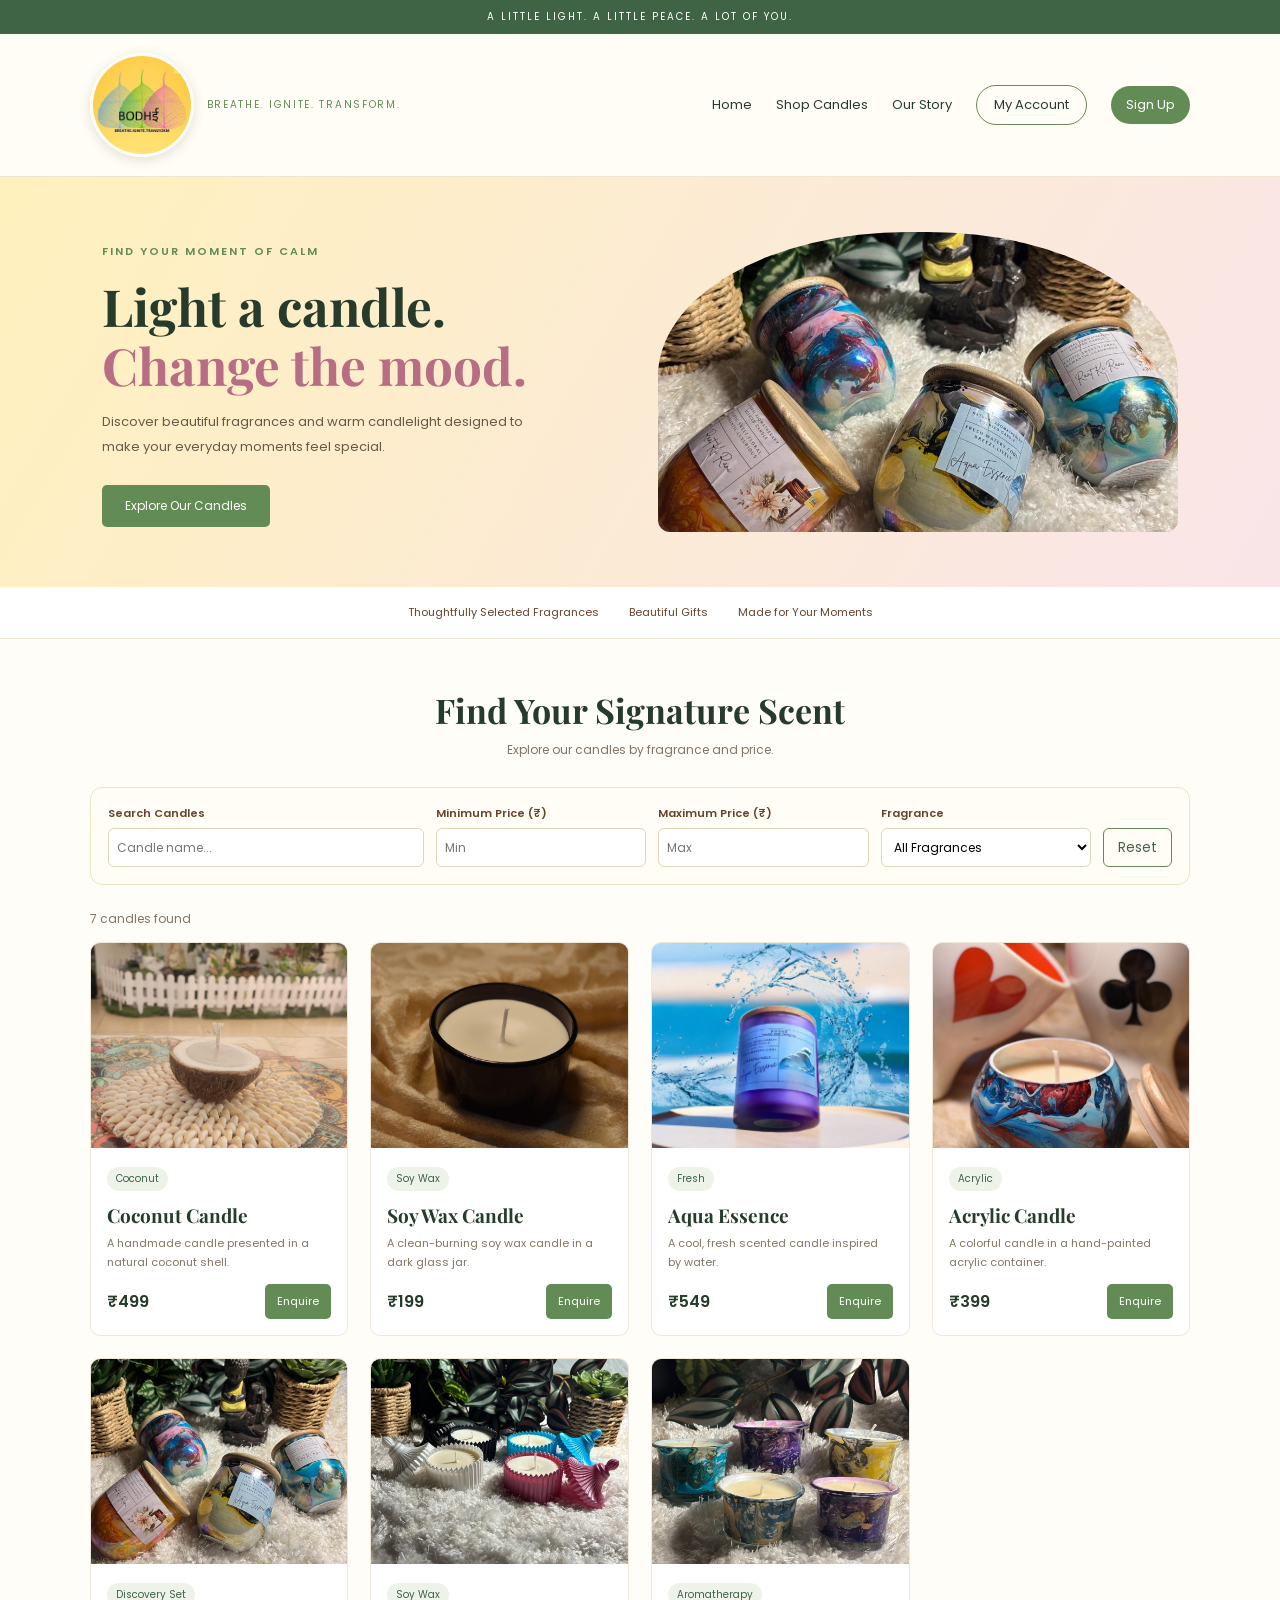
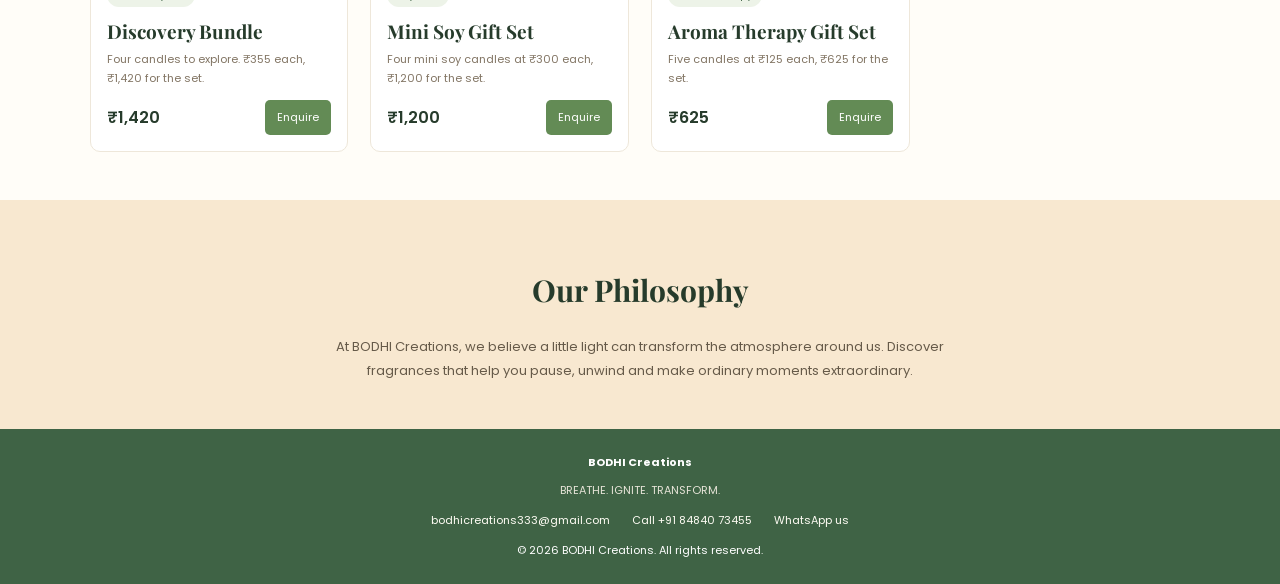
==== commit 243b549a: "Add files via upload" ====
--- a/index.html
+++ b/index.html
@@ -1,37 +1,37 @@
-
-<!DOCTYPE html>
-<html lang="en">
-<head>
-<meta charset="UTF-8">
-<meta name="viewport" content="width=device-width, initial-scale=1.0">
-<title>BODHI Creations | Breathe. Ignite. Transform.</title>
-
-<link rel="preconnect" href="https://fonts.googleapis.com">
-<link rel="preconnect" href="https://fonts.gstatic.com" crossorigin>
-<link href="https://fonts.googleapis.com/css2?family=Poppins:wght@400;500;600;700&family=Playfair+Display:wght@500;600;700&display=swap" rel="stylesheet">
-
+
+<!DOCTYPE html>
+<html lang="en">
+<head>
+<meta charset="UTF-8">
+<meta name="viewport" content="width=device-width, initial-scale=1.0">
+<title>BODHI Creations | Breathe. Ignite. Transform.</title>
+
+<link rel="preconnect" href="https://fonts.googleapis.com">
+<link rel="preconnect" href="https://fonts.gstatic.com" crossorigin>
+<link href="https://fonts.googleapis.com/css2?family=Poppins:wght@400;500;600;700&family=Playfair+Display:wght@500;600;700&display=swap" rel="stylesheet">
+
 <link rel="stylesheet" href="styles.css">
 </head>
 
 <body class="storefront">
-
-<div class="announcement">
-    A LITTLE LIGHT. A LITTLE PEACE. A LOT OF YOU.
-</div>
-
-<header>
+
+<div class="announcement">
+    A LITTLE LIGHT. A LITTLE PEACE. A LOT OF YOU.
+</div>
+
+<header>
     <a href="index.html" class="brand">
         <img class="brand-logo" src="media/bodhi-logo.jpeg" alt="BODHI Creations">
         <p>BREATHE. IGNITE. TRANSFORM.</p>
-    </a>
-
-    <nav>
-        <a href="#home">Home</a>
+    </a>
+
+    <nav>
+        <a href="#home">Home</a>
         <a href="#shop">Shop Candles</a>
         <a href="#about">Our Story</a>
         <a href="login.html" class="account-link">My Account</a>
         <a href="signup.html" class="signup-nav-link">Sign Up</a>
-        <button class="cart-count" id="cartCount" type="button" aria-haspopup="dialog">Cart (0)</button>
+
     </nav>
 </header>
 
@@ -247,44 +247,6 @@
     © 2026 BODHI Creations. All rights reserved.
 </footer>
 
-<div class="modal-backdrop" id="enquiryModal" hidden>
-    <section class="enquiry-dialog" role="dialog" aria-modal="true" aria-labelledby="modalTitle">
-        <button class="modal-close" id="closeModal" type="button" aria-label="Close popup">&times;</button>
-        <span class="eyebrow">A LITTLE LIGHT, JUST FOR YOU</span>
-        <h2 id="modalTitle">Enquire about this candle</h2>
-        <p class="modal-product" id="modalProduct"></p>
-        <div class="contact-actions">
-            <a class="contact-button email-button" id="emailAction" href="mailto:bodhicreations333@gmail.com">
-                <svg viewBox="0 0 24 24" aria-hidden="true"><rect x="3" y="5" width="18" height="14" rx="2"></rect><path d="m4 7 8 6 8-6"></path></svg>
-                <span>Email us</span>
-            </a>
-            <a class="contact-button phone-button" id="phoneAction" href="tel:+918484073455">
-                <svg viewBox="0 0 24 24" aria-hidden="true"><path d="M7 3h3l2 5-2 2a15 15 0 0 0 4 4l2-2 5 2v3c0 1.1-.9 2-2 2C10 19 5 14 5 5c0-1.1.9-2 2-2Z"></path></svg>
-                <span>Call +91 84840 73455</span>
-            </a>
-            <a class="contact-button whatsapp-button" id="whatsappAction" href="https://wa.me/918484073455" target="_blank" rel="noopener">
-                <svg viewBox="0 0 24 24" aria-hidden="true"><path d="M20.5 11.7a8.5 8.5 0 0 1-12.6 7.4L4 20l.9-3.7a8.5 8.5 0 1 1 15.6-4.6Z"></path><path d="M9 8.5c.3-.5.6-.5.9-.5l.6.1.9 2.1-.8.9a7 7 0 0 0 2.9 2.9l.9-.8 2.1.9.1.6c0 .3 0 .6-.5.9-.6.4-1.4.5-2.3.2-2.1-.7-4.4-3-5.1-5.1-.3-.9-.2-1.7.3-2.2Z"></path></svg>
-                <span>Talk on WhatsApp</span>
-            </a>
-        </div>
-        <button class="add-cart-button" id="addToCart" type="button">Add to Cart</button>
-        <p class="cart-confirmation" id="cartConfirmation" aria-live="polite"></p>
-    </section>
-</div>
-
-<div class="modal-backdrop cart-backdrop" id="cartModal" hidden>
-    <section class="cart-dialog" role="dialog" aria-modal="true" aria-labelledby="cartTitle">
-        <button class="modal-close" id="closeCart" type="button" aria-label="Close cart">&times;</button>
-        <span class="eyebrow">YOUR BODHI PICKS</span>
-        <h2 id="cartTitle">Your Cart</h2>
-        <p class="cart-empty" id="cartEmpty">Your cart is waiting for a little light.</p>
-        <div class="cart-items" id="cartItems"></div>
-        <div class="cart-total"><span>Subtotal</span><strong id="cartSubtotal">₹0</strong></div>
-        <p class="cart-note">Shipping and final order details can be confirmed with us.</p>
-        <button class="checkout-button" id="whatsappCheckout" type="button" disabled>Order on WhatsApp</button>
-    </section>
-</div>
-
 <script>
 const cards = Array.from(document.querySelectorAll(".product-card"));
 const search = document.getElementById("search");
@@ -293,110 +255,6 @@
 const fragrance = document.getElementById("fragrance");
 const resultCount = document.getElementById("resultCount");
 const productGrid = document.getElementById("productGrid");
-const enquiryModal = document.getElementById("enquiryModal");
-const cartModal = document.getElementById("cartModal");
-const modalProduct = document.getElementById("modalProduct");
-const cartCount = document.getElementById("cartCount");
-const cartItemsContainer = document.getElementById("cartItems");
-const cartEmpty = document.getElementById("cartEmpty");
-const cartSubtotal = document.getElementById("cartSubtotal");
-const whatsappCheckout = document.getElementById("whatsappCheckout");
-const cartConfirmation = document.getElementById("cartConfirmation");
-const addToCartButton = document.getElementById("addToCart");
-const whatsappNumber = "918484073455";
-function loadCart() {
-    try {
-        const savedCart = JSON.parse(localStorage.getItem("bodhiCart") || "[]");
-        return Array.isArray(savedCart) ? savedCart.filter(item =>
-            item && typeof item.name === "string" && Number.isFinite(item.price) &&
-            Number.isInteger(item.quantity) && item.quantity > 0
-        ) : [];
-    } catch {
-        return [];
-    }
-}
-
-let cartItems = loadCart();
-let selectedProduct = null;
-
-function saveCart() {
-    try {
-        localStorage.setItem("bodhiCart", JSON.stringify(cartItems));
-    } catch {
-        return;
-    }
-}
-
-function formatPrice(amount) {
-    return "₹" + amount.toLocaleString("en-IN");
-}
-
-function renderCart() {
-    cartItemsContainer.replaceChildren();
-    let itemCount = 0;
-    let subtotal = 0;
-
-    cartItems.forEach((item, index) => {
-        itemCount += item.quantity;
-        subtotal += item.price * item.quantity;
-
-        const row = document.createElement("article");
-        row.className = "cart-row";
-        const details = document.createElement("div");
-        details.className = "cart-item-details";
-        const name = document.createElement("strong");
-        name.textContent = item.name;
-        const price = document.createElement("span");
-        price.textContent = formatPrice(item.price) + " each";
-        details.append(name, price);
-
-        const controls = document.createElement("div");
-        controls.className = "cart-item-controls";
-        const minus = document.createElement("button");
-        minus.type = "button";
-        minus.dataset.cartAction = "decrease";
-        minus.dataset.cartIndex = index;
-        minus.setAttribute("aria-label", "Remove one " + item.name);
-        minus.textContent = "−";
-        const quantity = document.createElement("span");
-        quantity.textContent = item.quantity;
-        const plus = document.createElement("button");
-        plus.type = "button";
-        plus.dataset.cartAction = "increase";
-        plus.dataset.cartIndex = index;
-        plus.setAttribute("aria-label", "Add one " + item.name);
-        plus.textContent = "+";
-        const remove = document.createElement("button");
-        remove.type = "button";
-        remove.className = "remove-cart-item";
-        remove.dataset.cartAction = "remove";
-        remove.dataset.cartIndex = index;
-        remove.textContent = "Remove";
-        controls.append(minus, quantity, plus, remove);
-        row.append(details, controls);
-        cartItemsContainer.append(row);
-    });
-
-    cartCount.textContent = "Cart (" + itemCount + ")";
-    cartSubtotal.textContent = formatPrice(subtotal);
-    cartEmpty.hidden = cartItems.length > 0;
-    whatsappCheckout.disabled = cartItems.length === 0;
-    saveCart();
-}
-
-renderCart();
-
-function closeEnquiryModal() {
-    enquiryModal.hidden = true;
-    if (cartModal.hidden) document.body.classList.remove("modal-open");
-    selectedProduct?.focus();
-}
-
-function closeCartModal() {
-    cartModal.hidden = true;
-    if (enquiryModal.hidden) document.body.classList.remove("modal-open");
-    cartCount.focus();
-}
 
 const emptyState = document.createElement("p");
 emptyState.className = "empty-state";
@@ -409,28 +267,22 @@
     const min = minPrice.value === "" ? 0 : Number(minPrice.value);
     const max = maxPrice.value === "" ? Infinity : Number(maxPrice.value);
     const scent = fragrance.value;
-
     let visible = 0;
 
     cards.forEach(card => {
         const name = card.querySelector("h3").textContent.toLowerCase();
         const description = card.querySelector(".product-info p").textContent.toLowerCase();
         const price = Number(card.dataset.price);
-        const cardScent = card.dataset.fragrance;
-
         const matchesSearch = name.includes(query) || description.includes(query);
         const matchesPrice = price >= min && price <= max;
-        const matchesScent = !scent || cardScent === scent;
-
+        const matchesScent = !scent || card.dataset.fragrance === scent;
         const show = matchesSearch && matchesPrice && matchesScent;
 
         card.hidden = !show;
         if (show) visible++;
     });
 
-    resultCount.textContent =
-        visible + (visible === 1 ? " candle found" : " candles found");
-
+    resultCount.textContent = visible + (visible === 1 ? " candle found" : " candles found");
     emptyState.hidden = visible !== 0;
 }
 
@@ -449,81 +301,13 @@
 
 document.querySelectorAll(".enquire-button").forEach(button => {
     button.addEventListener("click", () => {
-        selectedProduct = button;
-        const card = button.closest(".product-card");
-        const price = Number(card.dataset.price).toLocaleString("en-IN");
-        modalProduct.textContent = button.dataset.product + " · ₹" + price;
-        cartConfirmation.textContent = "";
-        addToCartButton.textContent = "Add to Cart";
-        enquiryModal.hidden = false;
-        document.body.classList.add("modal-open");
-        document.getElementById("closeModal").focus();
+        const subject = encodeURIComponent("Candle enquiry: " + button.dataset.product);
+        window.location.href = "mailto:bodhicreations333@gmail.com?subject=" + subject;
     });
 });
-
-document.getElementById("closeModal").addEventListener("click", closeEnquiryModal);
-cartCount.addEventListener("click", () => {
-    renderCart();
-    cartModal.hidden = false;
-    document.body.classList.add("modal-open");
-    document.getElementById("closeCart").focus();
-});
-document.getElementById("closeCart").addEventListener("click", closeCartModal);
-enquiryModal.addEventListener("click", event => {
-    if (event.target === enquiryModal) closeEnquiryModal();
-});
-cartModal.addEventListener("click", event => {
-    if (event.target === cartModal) closeCartModal();
-});
-cartItemsContainer.addEventListener("click", event => {
-    const actionButton = event.target.closest("button[data-cart-action]");
-    if (!actionButton) return;
-    const itemIndex = Number(actionButton.dataset.cartIndex);
-    const action = actionButton.dataset.cartAction;
-    if (action === "increase") cartItems[itemIndex].quantity++;
-    if (action === "decrease") cartItems[itemIndex].quantity--;
-    if (action === "remove" || cartItems[itemIndex]?.quantity === 0) {
-        cartItems.splice(itemIndex, 1);
-    }
-    renderCart();
-});
-whatsappCheckout.addEventListener("click", () => {
-    if (cartItems.length === 0) return;
-    const orderLines = cartItems.map(item =>
-        item.name + " × " + item.quantity + " — " + formatPrice(item.price * item.quantity)
-    );
-    const subtotal = cartItems.reduce((total, item) => total + item.price * item.quantity, 0);
-    const message = "Hello BODHI Creations! I would like to order:\n" +
-        orderLines.join("\n") + "\nSubtotal: " + formatPrice(subtotal);
-    window.open("https://wa.me/" + whatsappNumber + "?text=" + encodeURIComponent(message), "_blank", "noopener");
-});
-document.addEventListener("keydown", event => {
-    if (event.key !== "Escape") return;
-    if (!enquiryModal.hidden) closeEnquiryModal();
-    if (!cartModal.hidden) closeCartModal();
-});
-addToCartButton.addEventListener("click", () => {
-    if (!selectedProduct) return;
-    const card = selectedProduct.closest(".product-card");
-    const existingItem = cartItems.find(item => item.name === selectedProduct.dataset.product);
-    if (existingItem) {
-        existingItem.quantity++;
-    } else {
-        cartItems.push({
-            name: selectedProduct.dataset.product,
-            price: Number(card.dataset.price),
-            quantity: 1
-        });
-    }
-    renderCart();
-    addToCartButton.textContent = "Added to Cart ✓";
-    const itemCount = cartItems.reduce((total, item) => total + item.quantity, 0);
-    cartConfirmation.textContent = "Added! Your cart has " + itemCount +
-        (itemCount === 1 ? " item." : " items.");
-});
-
-filterProducts();
-</script>
-
-</body>
-</html>
+
+filterProducts();
+</script>
+
+</body>
+</html>
--- a/styles.css
+++ b/styles.css
@@ -1,4 +1,4 @@
-:root {
+:root{
     --gold: #ffda68;
     --gold-light: #fff0b8;
     --green: #638b55;
@@ -10,26 +10,25 @@
     --text: #263b2b;
 }
 
-* { box-sizing: border-box; }
-
-html {
+*{ box-sizing: border-box; }
+
+html{
     scroll-behavior: smooth;
-    scrollbar-gutter: stable;
-}
-
-body {
+}
+
+body{
     margin: 0;
     background: #fffdf8;
     color: var(--text);
     font-family: 'Poppins', sans-serif;
 }
 
-a {
+a{
     color: inherit;
     text-decoration: none;
 }
 
-.announcement {
+.announcement{
     background: var(--green-dark);
     color: white;
     text-align: center;
@@ -38,12 +37,12 @@
     letter-spacing: 2px;
 }
 
-.announcement { animation: slide-down 0.55s ease-out both; }
-header { animation: fade-up 0.65s ease-out both; }
-.hero > div:first-child { animation: fade-up 0.7s 0.08s ease-out both; }
-.hero-image { animation: fade-up 0.75s 0.18s ease-out both; }
-
-header {
+
+
+
+
+
+header{
     background: var(--cream);
     padding: 19px 7%;
     display: flex;
@@ -53,13 +52,13 @@
     border-bottom: 1px solid #eee5d2;
 }
 
-.brand h1 {
+.brand h1{
     font-family: 'Playfair Display', serif;
     font-size: 29px;
     margin: 0;
 }
 
-.brand-logo {
+.brand-logo{
     display: block;
     width: 104px;
     height: 104px;
@@ -71,59 +70,48 @@
     box-shadow: 0 3px 12px rgba(69, 73, 44, 0.16);
 }
 
-.brand {
+.brand{
     display: flex;
     align-items: center;
     gap: 13px;
 }
 
-.brand p {
+.brand p{
     font-size: 10px;
     letter-spacing: 1.7px;
     color: var(--green);
     margin: 0;
 }
 
-.cart-count {
-    padding: 8px 14px;
-    border: 1px solid #e6d5a3;
-    border-radius: 999px;
-    background: var(--cream);
-    color: var(--green-dark);
-    font-family: inherit;
-    font-size: 12px;
-    white-space: nowrap;
-    cursor: pointer;
-    transition: background 0.2s ease, transform 0.2s ease;
-}
-
-.cart-count:hover { background: var(--gold-light); transform: translateY(-1px); }
-
-nav {
+
+
+
+
+nav{
     display: flex;
     align-items: center;
     gap: 24px;
     font-size: 13px;
 }
 
-nav a:hover { color: var(--pink); }
-
-.account-link {
+nav a:hover{ color: var(--pink); }
+
+.account-link{
     border: 1px solid var(--green);
     border-radius: 30px;
     padding: 9px 17px;
 }
 
-.signup-nav-link {
+.signup-nav-link{
     padding: 9px 15px;
     border-radius: 30px;
     background: var(--green);
     color: white;
 }
 
-.signup-nav-link:hover { background: var(--green-dark); color: white; }
-
-.hero {
+.signup-nav-link:hover{ background: var(--green-dark); color: white; }
+
+.hero{
     display: grid;
     grid-template-columns: 1fr 1fr;
     align-items: center;
@@ -132,30 +120,30 @@
     background: linear-gradient(120deg, #fff1bd, #f9e5e9);
 }
 
-.eyebrow {
+.eyebrow{
     color: var(--green);
     font-size: 11px;
     font-weight: 600;
     letter-spacing: 2px;
 }
 
-.hero h2 {
+.hero h2{
     font-family: 'Playfair Display', serif;
     font-size: clamp(36px, 4vw, 53px);
     line-height: 1.15;
     margin: 15px 0;
 }
 
-.hero h2 span { color: #b76d83; }
-
-.hero p {
+.hero h2 span{ color: #b76d83; }
+
+.hero p{
     max-width: 440px;
     font-size: 13px;
     line-height: 1.9;
     color: #665a49;
 }
 
-.primary-button {
+.primary-button{
     display: inline-block;
     background: var(--green);
     color: white;
@@ -165,9 +153,9 @@
     font-size: 12px;
 }
 
-.primary-button:hover { background: var(--green-dark); }
-
-.hero-image {
+.primary-button:hover{ background: var(--green-dark); }
+
+.hero-image{
     min-height: 280px;
     background: radial-gradient(circle, #fffdf5, #e8c9a9);
     border-radius: 48% 48% 12px 12px;
@@ -177,15 +165,15 @@
     overflow: hidden;
 }
 
-.hero-image img {
+.hero-image img{
     width: 100%;
     height: 300px;
     object-fit: cover;
 }
 
-.hero-placeholder { font-size: 100px; }
-
-.benefits {
+.hero-placeholder{ font-size: 100px; }
+
+.benefits{
     display: flex;
     justify-content: center;
     flex-wrap: wrap;
@@ -197,23 +185,23 @@
     font-size: 11px;
 }
 
-.shop { padding: 48px 7%; }
-
-.section-title { text-align: center; }
-
-.section-title h2 {
+.shop{ padding: 48px 7%; }
+
+.section-title{ text-align: center; }
+
+.section-title h2{
     font-family: 'Playfair Display', serif;
     font-size: 34px;
     margin: 0 0 8px;
 }
 
-.section-title p {
+.section-title p{
     font-size: 12px;
     color: #827564;
     margin: 0 0 28px;
 }
 
-.filters {
+.filters{
     display: grid;
     grid-template-columns: 1.5fr 1fr 1fr 1fr auto;
     align-items: end;
@@ -226,7 +214,7 @@
     border-radius: 12px;
 }
 
-.filter-group label {
+.filter-group label{
     display: block;
     font-size: 11px;
     font-weight: 600;
@@ -235,7 +223,7 @@
 }
 
 .filter-group input,
-.filter-group select {
+.filter-group select{
     width: 100%;
     height: 39px;
     padding: 8px;
@@ -246,7 +234,7 @@
     font-size: 12px;
 }
 
-.reset-button {
+.reset-button{
     height: 39px;
     padding: 0 14px;
     background: transparent;
@@ -257,49 +245,46 @@
     font-family: inherit;
 }
 
-.reset-button:hover {
+.reset-button:hover{
     background: var(--green);
     color: white;
 }
 
-.results {
+.results{
     max-width: 1150px;
     margin: 0 auto 14px;
     font-size: 12px;
     color: #827564;
 }
 
-.product-grid {
+.product-grid{
     display: grid;
     grid-template-columns: repeat(4, minmax(0, 1fr));
     gap: 22px;
 }
 
-.product-card {
+.product-card{
     min-width: 0;
     overflow: hidden;
     background: white;
     border: 1px solid #eee7da;
     border-radius: 10px;
-    animation: fade-up 0.55s ease-out both;
-    transition: transform .25s ease, box-shadow .25s ease;
-}
-
-.product-card:nth-child(2) { animation-delay: 0.06s; }
-.product-card:nth-child(3) { animation-delay: 0.12s; }
-.product-card:nth-child(4) { animation-delay: 0.18s; }
-.product-card:nth-child(5) { animation-delay: 0.24s; }
-.product-card:nth-child(6) { animation-delay: 0.30s; }
-.product-card:nth-child(7) { animation-delay: 0.36s; }
-
-.product-card:hover {
-    transform: translateY(-3px);
-    box-shadow: 0 8px 22px #3d4a3215;
-}
-
-.product-card[hidden] { display: none; }
-
-.product-image {
+}
+
+
+
+
+
+
+
+
+.product-card:hover{
+    box-shadow: 0 4px 12px #3d4a3215;
+}
+
+.product-card[hidden]{ display: none; }
+
+.product-image{
     height: 205px;
     background: linear-gradient(135deg, #f8ebd3, #f5dce4);
     display: flex;
@@ -308,17 +293,17 @@
     overflow: hidden;
 }
 
-.product-image img {
+.product-image img{
     width: 100%;
     height: 100%;
     object-fit: cover;
 }
 
-.candle-placeholder { font-size: 65px; }
-
-.product-info { padding: 16px; }
-
-.fragrance-tag {
+.candle-placeholder{ font-size: 65px; }
+
+.product-info{ padding: 16px; }
+
+.fragrance-tag{
     display: inline-block;
     padding: 4px 9px;
     border-radius: 20px;
@@ -327,13 +312,13 @@
     font-size: 10px;
 }
 
-.product-info h3 {
+.product-info h3{
     font-family: 'Playfair Display', serif;
     font-size: 19px;
     margin: 11px 0 6px;
 }
 
-.product-info p {
+.product-info p{
     font-size: 11px;
     line-height: 1.7;
     color: #827564;
@@ -341,19 +326,19 @@
     margin: 0 0 12px;
 }
 
-.product-bottom {
+.product-bottom{
     display: flex;
     justify-content: space-between;
     align-items: center;
     gap: 8px;
 }
 
-.price {
+.price{
     font-size: 16px;
     font-weight: 600;
 }
 
-.enquire-button {
+.enquire-button{
     padding: 9px 12px;
     border: none;
     border-radius: 5px;
@@ -364,264 +349,75 @@
     cursor: pointer;
 }
 
-.enquire-button:hover { background: var(--green-dark); }
-
-.modal-open { overflow: hidden; }
-
-.modal-backdrop {
-    position: fixed;
-    inset: 0;
-    z-index: 1000;
-    display: grid;
-    place-items: center;
-    padding: 18px;
-    background: rgba(23, 31, 24, 0.68);
-    animation: backdrop-in 0.2s ease-out both;
-}
-
-.modal-backdrop[hidden] { display: none; }
-
-.enquiry-dialog {
-    position: relative;
-    width: min(100%, 430px);
-    max-height: calc(100vh - 36px);
-    overflow-y: auto;
-    padding: 38px 30px 30px;
-    border: 1px solid #eee2c5;
-    border-radius: 24px;
-    background: var(--cream);
-    box-shadow: 0 18px 60px rgba(0, 0, 0, 0.25);
-    text-align: center;
-    animation: dialog-in 0.28s cubic-bezier(.2, .8, .2, 1) both;
-}
-
-.modal-close {
-    position: absolute;
-    top: 12px;
-    right: 15px;
-    width: 38px;
-    height: 38px;
-    border: 0;
-    border-radius: 50%;
-    background: #f3ecdc;
-    color: var(--green-dark);
-    font-size: 25px;
-    cursor: pointer;
-}
-
-.enquiry-dialog h2 {
-    margin: 8px 20px 10px;
-    color: var(--green-dark);
-    font-family: 'Playfair Display', serif;
-    font-size: 28px;
-    line-height: 1.2;
-}
-
-.modal-product {
-    margin: 0 0 20px;
-    color: var(--brown);
-    font-size: 14px;
-    font-weight: 600;
-}
-
-.contact-actions {
-    display: grid;
-    grid-template-columns: 1fr;
-    gap: 10px;
-    width: 100%;
-}
-
-.contact-button {
-    display: flex;
-    min-height: 50px;
-    align-items: center;
-    justify-content: center;
-    gap: 9px;
-    padding: 11px 16px;
-    border: 1px solid transparent;
-    border-radius: 999px;
-    color: white;
-    font-size: 11px;
-    font-weight: 600;
-    line-height: 1.35;
-    text-decoration: none;
-}
-
-.email-button { background: var(--green-dark); }
-.phone-button { background: var(--brown); }
-.whatsapp-button { background: #3f8a59; }
-.contact-button:hover { filter: brightness(0.92); }
-
-.contact-button svg {
-    flex: 0 0 17px;
-    width: 17px;
-    height: 17px;
-    fill: none;
-    stroke: currentColor;
-    stroke-linecap: round;
-    stroke-linejoin: round;
-    stroke-width: 1.8;
-}
-
-.add-cart-button {
-    width: 100%;
-    min-height: 48px;
-    margin-top: 20px;
-    border: 0;
-    border-radius: 999px;
-    background: var(--gold);
-    color: var(--text);
-    font-family: inherit;
-    font-size: 13px;
-    font-weight: 700;
-    cursor: pointer;
-}
-
-.add-cart-button:hover { background: #f2ca4f; }
-
-.cart-confirmation {
-    margin: 10px 0 0;
-    color: var(--green-dark);
-    font-size: 11px;
-}
-
-.cart-dialog {
-    position: relative;
-    width: min(100%, 560px);
-    max-height: min(82vh, 680px);
-    overflow-y: auto;
-    padding: 34px 30px 28px;
-    border: 1px solid #eee2c5;
-    border-radius: 24px;
-    background: var(--cream);
-    box-shadow: 0 18px 60px rgba(0, 0, 0, 0.25);
-    animation: dialog-in 0.28s cubic-bezier(.2, .8, .2, 1) both;
-}
-
-.cart-dialog h2 {
-    margin: 8px 0 18px;
-    color: var(--green-dark);
-    font-family: 'Playfair Display', serif;
-    font-size: 30px;
-}
-
-.cart-empty {
-    padding: 20px 0;
-    color: #827564;
-    font-size: 13px;
-}
-
-.cart-items { display: grid; gap: 10px; }
-
-.cart-row {
-    display: flex;
-    align-items: center;
-    justify-content: space-between;
-    gap: 14px;
-    padding: 13px;
-    border: 1px solid #eee7da;
-    border-radius: 14px;
-    background: white;
-}
-
-.cart-item-details {
-    display: grid;
-    gap: 4px;
-    color: var(--text);
-    font-size: 12px;
-}
-
-.cart-item-details span {
-    color: #827564;
-    font-size: 11px;
-}
-
-.cart-item-controls {
-    display: flex;
-    align-items: center;
-    gap: 8px;
-    color: var(--text);
-    font-size: 12px;
-}
-
-.cart-item-controls button:not(.remove-cart-item) {
-    width: 30px;
-    height: 30px;
-    border: 1px solid #e6d5a3;
-    border-radius: 50%;
-    background: var(--cream);
-    color: var(--green-dark);
-    font: inherit;
-    font-size: 17px;
-    cursor: pointer;
-}
-
-.remove-cart-item {
-    padding: 5px 8px;
-    border: 0;
-    background: transparent;
-    color: #a34d62;
-    font: inherit;
-    font-size: 10px;
-    cursor: pointer;
-}
-
-.cart-total {
-    display: flex;
-    justify-content: space-between;
-    margin-top: 18px;
-    padding-top: 15px;
-    border-top: 1px solid #e6d5a3;
-    color: var(--text);
-    font-size: 14px;
-}
-
-.cart-note {
-    margin: 9px 0 0;
-    color: #827564;
-    font-size: 10px;
-    line-height: 1.6;
-}
-
-.checkout-button {
-    width: 100%;
-    min-height: 48px;
-    margin-top: 16px;
-    border: 0;
-    border-radius: 999px;
-    background: #3f8a59;
-    color: white;
-    font-family: inherit;
-    font-size: 13px;
-    font-weight: 600;
-    cursor: pointer;
-    transition: filter 0.2s ease, transform 0.2s ease;
-}
-
-.checkout-button:hover:not(:disabled) { filter: brightness(0.92); transform: translateY(-1px); }
-.checkout-button:disabled { opacity: 0.5; cursor: not-allowed; }
-
-@keyframes fade-up {
-    from { opacity: 0; transform: translateY(14px); }
-    to { opacity: 1; transform: translateY(0); }
-}
-
-@keyframes slide-down {
-    from { opacity: 0; transform: translateY(-10px); }
-    to { opacity: 1; transform: translateY(0); }
-}
-
-@keyframes backdrop-in {
-    from { opacity: 0; }
-    to { opacity: 1; }
-}
-
-@keyframes dialog-in {
-    from { opacity: 0; transform: translateY(10px) scale(.98); }
-    to { opacity: 1; transform: translateY(0) scale(1); }
-}
-
-.empty-state {
+.enquire-button:hover{ background: var(--green-dark); }
+
+
+
+
+
+
+
+
+
+
+
+
+
+
+
+
+
+
+
+
+
+
+
+
+
+
+
+
+
+
+
+
+
+
+
+
+
+
+
+
+
+
+
+
+
+
+
+
+
+
+
+
+
+
+
+
+
+
+
+
+
+
+
+
+
+
+
+.empty-state{
     grid-column: 1 / -1;
     text-align: center;
     padding: 35px 10px;
@@ -629,18 +425,18 @@
     font-size: 13px;
 }
 
-.about {
+.about{
     text-align: center;
     padding: 45px 8%;
     background: #f8e8d0;
 }
 
-.about h2 {
+.about h2{
     font-family: 'Playfair Display', serif;
     font-size: 30px;
 }
 
-.about p {
+.about p{
     max-width: 650px;
     margin: auto;
     font-size: 13px;
@@ -648,7 +444,7 @@
     color: #665a49;
 }
 
-footer {
+footer{
     padding: 25px 15px;
     text-align: center;
     background: var(--green-dark);
@@ -656,68 +452,56 @@
     font-size: 11px;
 }
 
-footer p { color: #e7e4d8; }
-
-@media (max-width: 1000px) {
-    .product-grid { grid-template-columns: repeat(2, minmax(0, 1fr)); }
-    .filters { grid-template-columns: repeat(2, minmax(0, 1fr)); }
-}
-
-@media (max-width: 600px) {
-    header {
+footer p{ color: #e7e4d8; }
+
+@media (max-width: 1000px){
+    .product-grid{ grid-template-columns: repeat(2, minmax(0, 1fr)); }
+    .filters{ grid-template-columns: repeat(2, minmax(0, 1fr)); }
+}
+
+@media (max-width: 600px){
+    header{
         flex-direction: column;
         padding: 18px;
         gap: 14px;
     }
 
-    nav {
+    nav{
         justify-content: center;
         flex-wrap: wrap;
         gap: 14px;
     }
 
-    .hero {
+    .hero{
         grid-template-columns: 1fr;
         padding: 35px 22px;
     }
 
-    .hero-image { min-height: 200px; }
-    .hero-image img { height: 220px; }
-
-    .shop { padding: 35px 15px; }
-    .filters { grid-template-columns: 1fr 1fr; gap: 10px; }
-    .product-grid { gap: 12px; }
-    .product-image { height: 155px; }
-    .product-info { padding: 12px; }
-    .product-info h3 { font-size: 16px; }
-    .product-bottom { align-items: flex-start; flex-direction: column; }
-    .enquire-button { width: 100%; }
-}
-
-@media (max-width: 440px) {
-    .enquiry-dialog { padding: 36px 22px 24px; }
-    .cart-dialog { padding: 32px 20px 22px; }
-    .cart-row { align-items: flex-start; flex-direction: column; }
-    .cart-item-controls { width: 100%; justify-content: flex-start; }
-}
-
-@media (prefers-reduced-motion: reduce) {
-    *, *::before, *::after {
-        animation-duration: 0.01ms !important;
-        animation-iteration-count: 1 !important;
-        scroll-behavior: auto !important;
-        transition-duration: 0.01ms !important;
-    }
-}
-
-@media (max-width: 360px) {
-    .product-grid { grid-template-columns: 1fr; }
-}
-
-body.login-page * {
+    .hero-image{ min-height: 200px; }
+    .hero-image img{ height: 220px; }
+
+    .shop{ padding: 35px 15px; }
+    .filters{ grid-template-columns: 1fr 1fr; gap: 10px; }
+    .product-grid{ gap: 12px; }
+    .product-image{ height: 155px; }
+    .product-info{ padding: 12px; }
+    .product-info h3{ font-size: 16px; }
+    .product-bottom{ align-items: flex-start; flex-direction: column; }
+    .enquire-button{ width: 100%; }
+}
+
+
+
+
+
+@media (max-width: 360px){
+    .product-grid{ grid-template-columns: 1fr; }
+}
+
+body.login-page *{
     box-sizing: border-box;
 }
-body.login-page {
+body.login-page{
     min-height: 100vh;
     margin: 0;
     padding: 20px;
@@ -729,23 +513,23 @@
     font-family: 'Poppins', sans-serif;
     color: #263b2b;
 }
-body.login-page header {
+body.login-page header{
     text-align: center;
     margin-bottom: 20px;
 }
-body.login-page h1 {
+body.login-page h1{
     font-family: 'Playfair Display', serif;
     font-size: 32px;
     margin: 0 0 4px;
 }
-body.login-page .tagline {
+body.login-page .tagline{
     color: #3f6345;
     font-size: 11px;
     font-weight: 600;
     letter-spacing: 1.5px;
     margin: 0;
 }
-body.login-page .account-form {
+body.login-page .account-form{
     width: 100%;
     max-width: 360px;
     padding: 26px;
@@ -754,27 +538,27 @@
     border-radius: 18px;
     box-shadow: 0 6px 22px rgba(69, 73, 44, 0.12);
 }
-body.login-page h2 {
+body.login-page h2{
     font-family: 'Playfair Display', serif;
     font-size: 26px;
     color: #3f6345;
     text-align: center;
     margin: 0 0 5px;
 }
-body.login-page .subtitle {
+body.login-page .subtitle{
     font-size: 12px;
     color: #77705e;
     text-align: center;
     margin: 0 0 22px;
 }
-body.login-page label {
+body.login-page label{
     display: block;
     color: #65432f;
     font-size: 12px;
     font-weight: 600;
     margin-bottom: 5px;
 }
-body.login-page input {
+body.login-page input{
     display: block;
     width: 100%;
     height: 40px;
@@ -786,11 +570,11 @@
     font-family: 'Poppins', sans-serif;
     font-size: 12px;
 }
-body.login-page input:focus {
+body.login-page input:focus{
     outline: 2px solid rgba(99, 139, 85, 0.15);
     border-color: #638b55;
 }
-body.login-page .forgot {
+body.login-page .forgot{
     display: block;
     text-align: right;
     color: #b64f7b;
@@ -798,7 +582,7 @@
     text-decoration: none;
     margin: -7px 0 16px;
 }
-body.login-page .submit-button {
+body.login-page .submit-button{
     width: 100%;
     padding: 12px;
     border: none;
@@ -810,42 +594,42 @@
     font-weight: 600;
     cursor: pointer;
 }
-body.login-page .submit-button:hover {
+body.login-page .submit-button:hover{
     background: #3f6345;
 }
-body.login-page .switch {
+body.login-page .switch{
     text-align: center;
     font-size: 11px;
     margin: 17px 0 0;
 }
-body.login-page a {
+body.login-page a{
     color: #b64f7b;
     font-weight: 600;
     text-decoration: none;
 }
-body.login-page a:hover {
+body.login-page a:hover{
     text-decoration: underline;
 }
-body.login-page footer {
+body.login-page footer{
     text-align: center;
     color: #596746;
     font-size: 11px;
     margin-top: 18px;
 }
-@media (max-width: 420px) {
-    body.login-page h1 {
+@media (max-width: 420px){
+    body.login-page h1{
         font-size: 28px;
     }
-    body.login-page .account-form {
+    body.login-page .account-form{
         padding: 22px 20px;
     }
 }
 
-    body.login-page .login-brand {
+    body.login-page .login-brand{
         color: inherit;
     }
 
-    body.login-page .login-logo {
+    body.login-page .login-logo{
         display: block;
         width: 148px;
         height: 148px;
@@ -859,7 +643,7 @@
     }
 
 body.storefront .footer-contact,
-body.login-page .footer-contact {
+body.login-page .footer-contact{
     display: flex;
     justify-content: center;
     flex-wrap: wrap;
@@ -867,22 +651,22 @@
     margin: 13px 0;
 }
 
-body.storefront .footer-contact a {
+body.storefront .footer-contact a{
     color: #fffdf5;
     text-decoration: none;
 }
 
-body.login-page .footer-contact a {
+body.login-page .footer-contact a{
     color: var(--green-dark);
     text-decoration: none;
 }
 
 body.storefront .footer-contact a:hover,
-body.login-page .footer-contact a:hover {
+body.login-page .footer-contact a:hover{
     text-decoration: underline;
 }
 
-body.login-page {
+body.login-page{
     gap: 14px;
     padding: 34px 20px;
     background:
@@ -891,41 +675,40 @@
         linear-gradient(135deg, #fffdf5, #fff0ce 52%, #f8e8ed);
 }
 
-body.login-page .login-header {
+body.login-page .login-header{
     margin: 0;
 }
 
-body.login-page .login-logo {
+body.login-page .login-logo{
     width: 124px;
     height: 124px;
     border-width: 3px;
 }
 
-body.login-page .tagline {
+body.login-page .tagline{
     margin-top: 10px;
     color: var(--green-dark);
     font-size: 10px;
     letter-spacing: 2px;
 }
 
-body.login-page .login-main {
+body.login-page .login-main{
     display: grid;
     justify-items: center;
     gap: 14px;
     width: min(100%, 430px);
 }
 
-body.login-page .account-form {
+body.login-page .account-form{
     max-width: none;
     padding: 34px 32px 28px;
     border: 1px solid rgba(230, 213, 163, 0.8);
     border-radius: 24px;
     background: rgba(255, 253, 245, 0.96);
     box-shadow: 0 18px 48px rgba(69, 73, 44, 0.14);
-    animation: fade-up 0.65s 0.08s ease-out both;
-}
-
-body.login-page .login-kicker {
+}
+
+body.login-page .login-kicker{
     display: block;
     margin-bottom: 10px;
     color: var(--green);
@@ -935,67 +718,65 @@
     text-align: center;
 }
 
-body.login-page .account-form h2 {
+body.login-page .account-form h2{
     margin-bottom: 8px;
     font-size: 32px;
 }
 
-body.login-page .subtitle {
+body.login-page .subtitle{
     margin-bottom: 25px;
     font-size: 13px;
     line-height: 1.7;
 }
 
-body.login-page label {
+body.login-page label{
     margin-bottom: 7px;
 }
 
-body.login-page input {
+body.login-page input{
     height: 48px;
     padding: 11px 13px;
     border-color: #e5d8ba;
     border-radius: 10px;
-    transition: border-color 0.2s ease, box-shadow 0.2s ease;
-}
-
-body.login-page input:focus {
+}
+
+body.login-page input:focus{
     outline: none;
     border-color: var(--green);
     box-shadow: 0 0 0 4px rgba(99, 139, 85, 0.13);
 }
 
-body.login-page .forgot {
+body.login-page .forgot{
     margin: -6px 0 19px;
     font-weight: 500;
 }
 
-body.login-page .submit-button {
+body.login-page .submit-button{
     min-height: 48px;
     border-radius: 999px;
-    transition: background 0.2s ease, transform 0.2s ease;
-}
-
-body.login-page .submit-button:hover {
+}
+
+body.login-page .submit-button:hover{
     background: var(--green-dark);
     transform: translateY(-1px);
 }
 
-body.login-page .switch {
+body.login-page .switch{
     margin-top: 19px;
     color: #77705e;
     font-size: 12px;
 }
 
-body.login-page .back-to-shop {
+body.login-page .back-to-shop{
     color: var(--green-dark);
     font-size: 12px;
     font-weight: 500;
     text-decoration: none;
 }
 
-body.login-page .back-to-shop:hover { text-decoration: underline; }
-
-body.login-page footer {
+body.login-page .back-to-shop:hover{ text-decoration: underline; }
+
+body.login-page footer{
     width: min(100%, 560px);
     margin-top: 4px;
     color: #596746;
@@ -1003,49 +784,49 @@
     line-height: 1.7;
 }
 
-@media (max-width: 420px) {
-    body.login-page { padding: 24px 16px; }
-    body.login-page .account-form { padding: 29px 22px 24px; }
-    body.login-page .account-form h2 { font-size: 29px; }
-}
-
-body.signup-page {
+@media (max-width: 420px){
+    body.login-page{ padding: 24px 16px; }
+    body.login-page .account-form{ padding: 29px 22px 24px; }
+    body.login-page .account-form h2{ font-size: 29px; }
+}
+
+body.signup-page{
     justify-content: flex-start;
     gap: 12px;
 }
 
-body.signup-page .login-logo {
+body.signup-page .login-logo{
     width: 104px;
     height: 104px;
 }
 
-body.signup-page .login-main {
+body.signup-page .login-main{
     width: min(100%, 520px);
 }
 
-body.signup-page .signup-form {
+body.signup-page .signup-form{
     width: 100%;
     padding: 30px 34px 26px;
 }
 
-body.signup-page .signup-form .subtitle {
+body.signup-page .signup-form .subtitle{
     margin-bottom: 22px;
 }
 
-body.signup-page .signup-fields {
+body.signup-page .signup-fields{
     display: grid;
     grid-template-columns: repeat(2, minmax(0, 1fr));
     column-gap: 16px;
 }
 
-body.signup-page .signup-field { min-width: 0; }
-body.signup-page .signup-field-wide { grid-column: 1 / -1; }
-body.signup-page .signup-dob-field { justify-self: center; width: 100%; }
-body.signup-page .signup-field input { margin-bottom: 14px; }
-body.signup-page .signup-form .submit-button { margin-top: 7px; }
-
-@media (max-width: 520px) {
-    body.signup-page .signup-form { padding: 26px 22px 23px; }
-    body.signup-page .signup-fields { grid-template-columns: 1fr; }
-    body.signup-page .signup-field-wide { grid-column: auto; }
-}
+body.signup-page .signup-field{ min-width: 0; }
+body.signup-page .signup-field-wide{ grid-column: 1 / -1; }
+body.signup-page .signup-dob-field{ justify-self: center; width: 100%; }
+body.signup-page .signup-field input{ margin-bottom: 14px; }
+body.signup-page .signup-form .submit-button{ margin-top: 7px; }
+
+@media (max-width: 520px){
+    body.signup-page .signup-form{ padding: 26px 22px 23px; }
+    body.signup-page .signup-fields{ grid-template-columns: 1fr; }
+    body.signup-page .signup-field-wide{ grid-column: auto; }
+}
